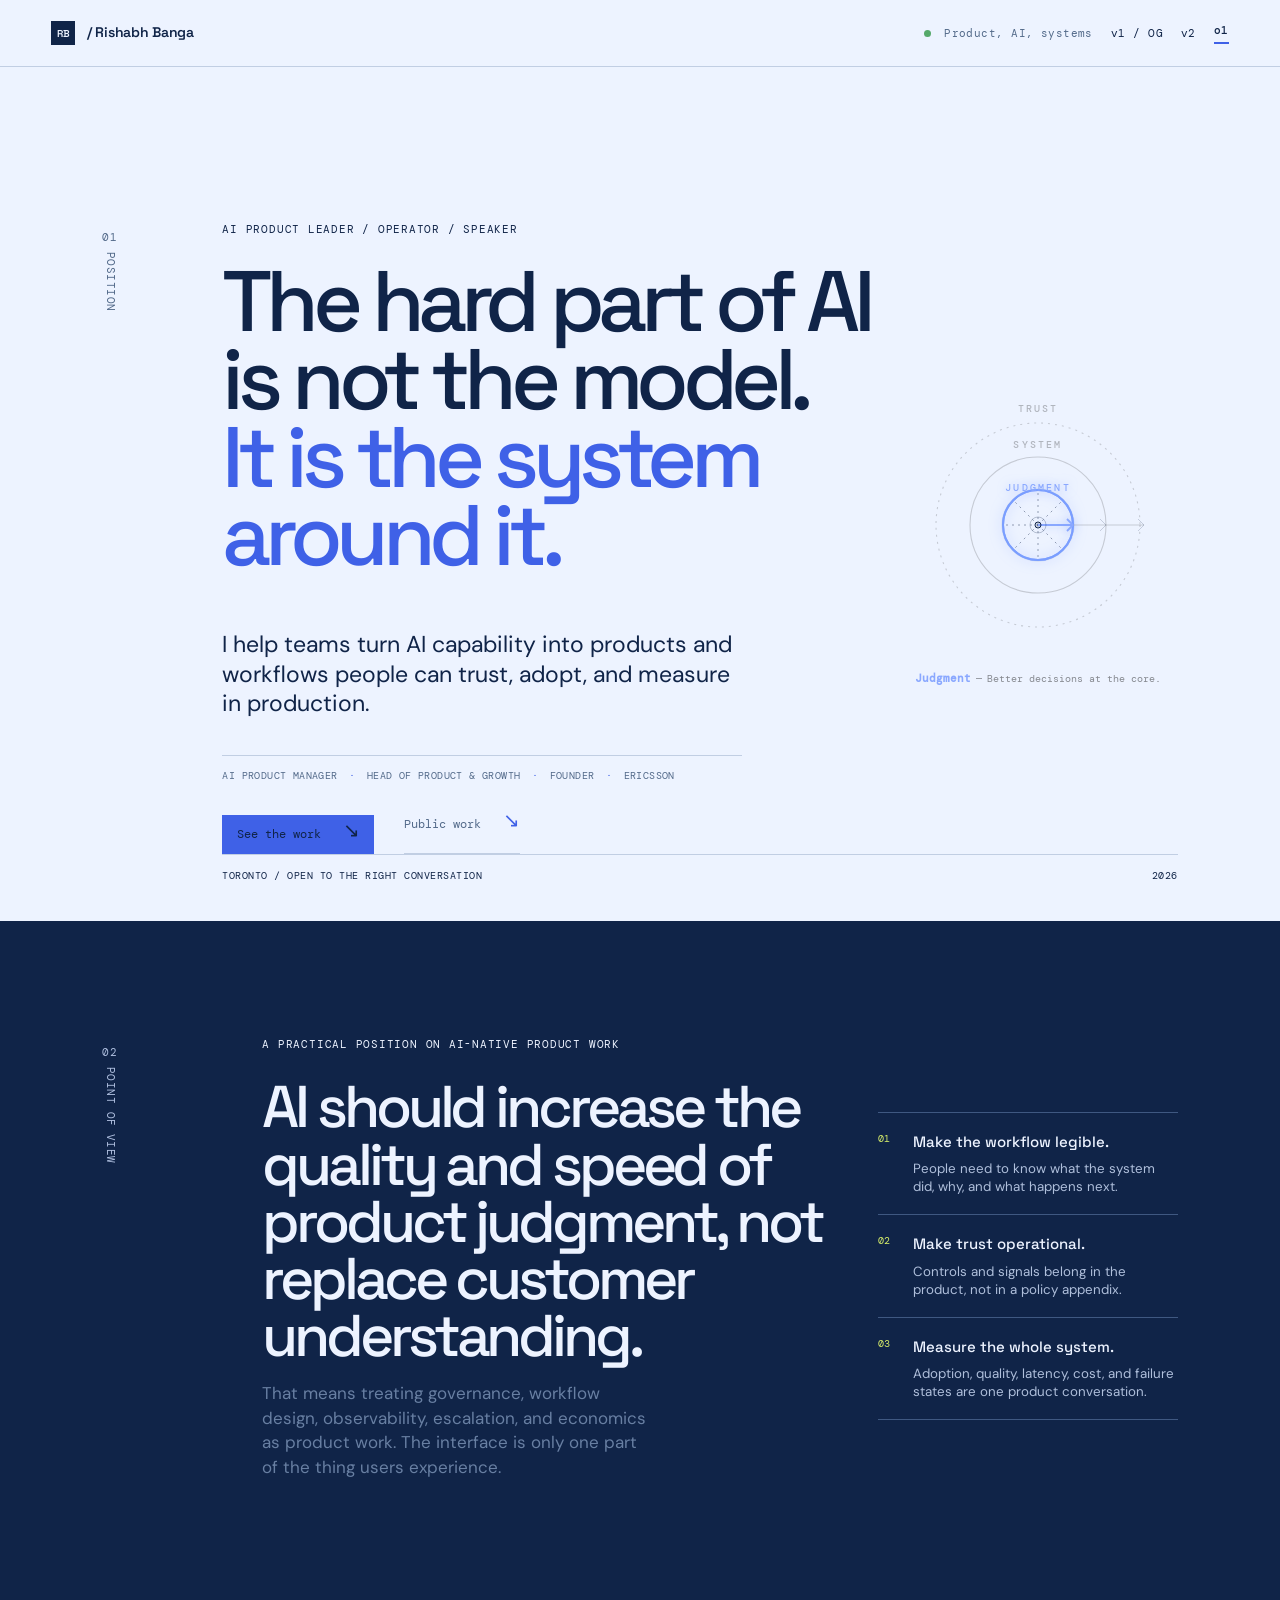
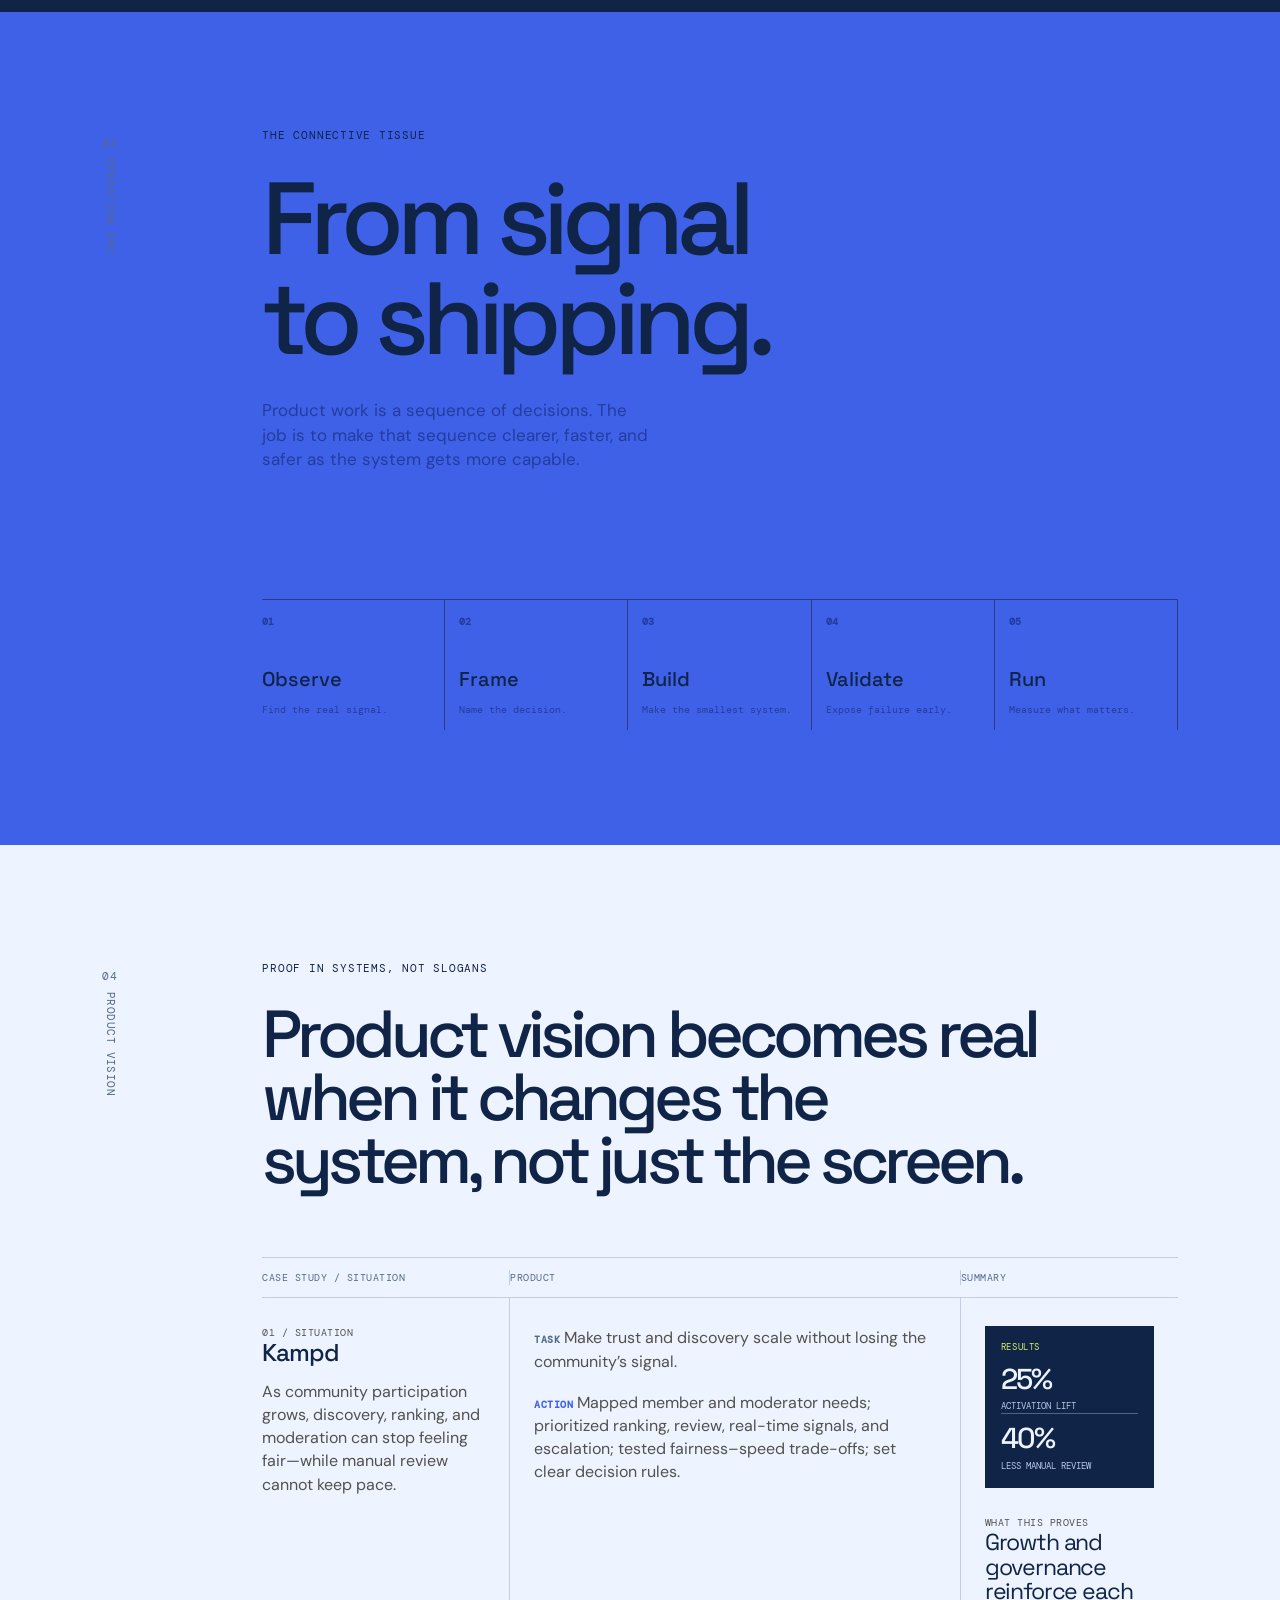
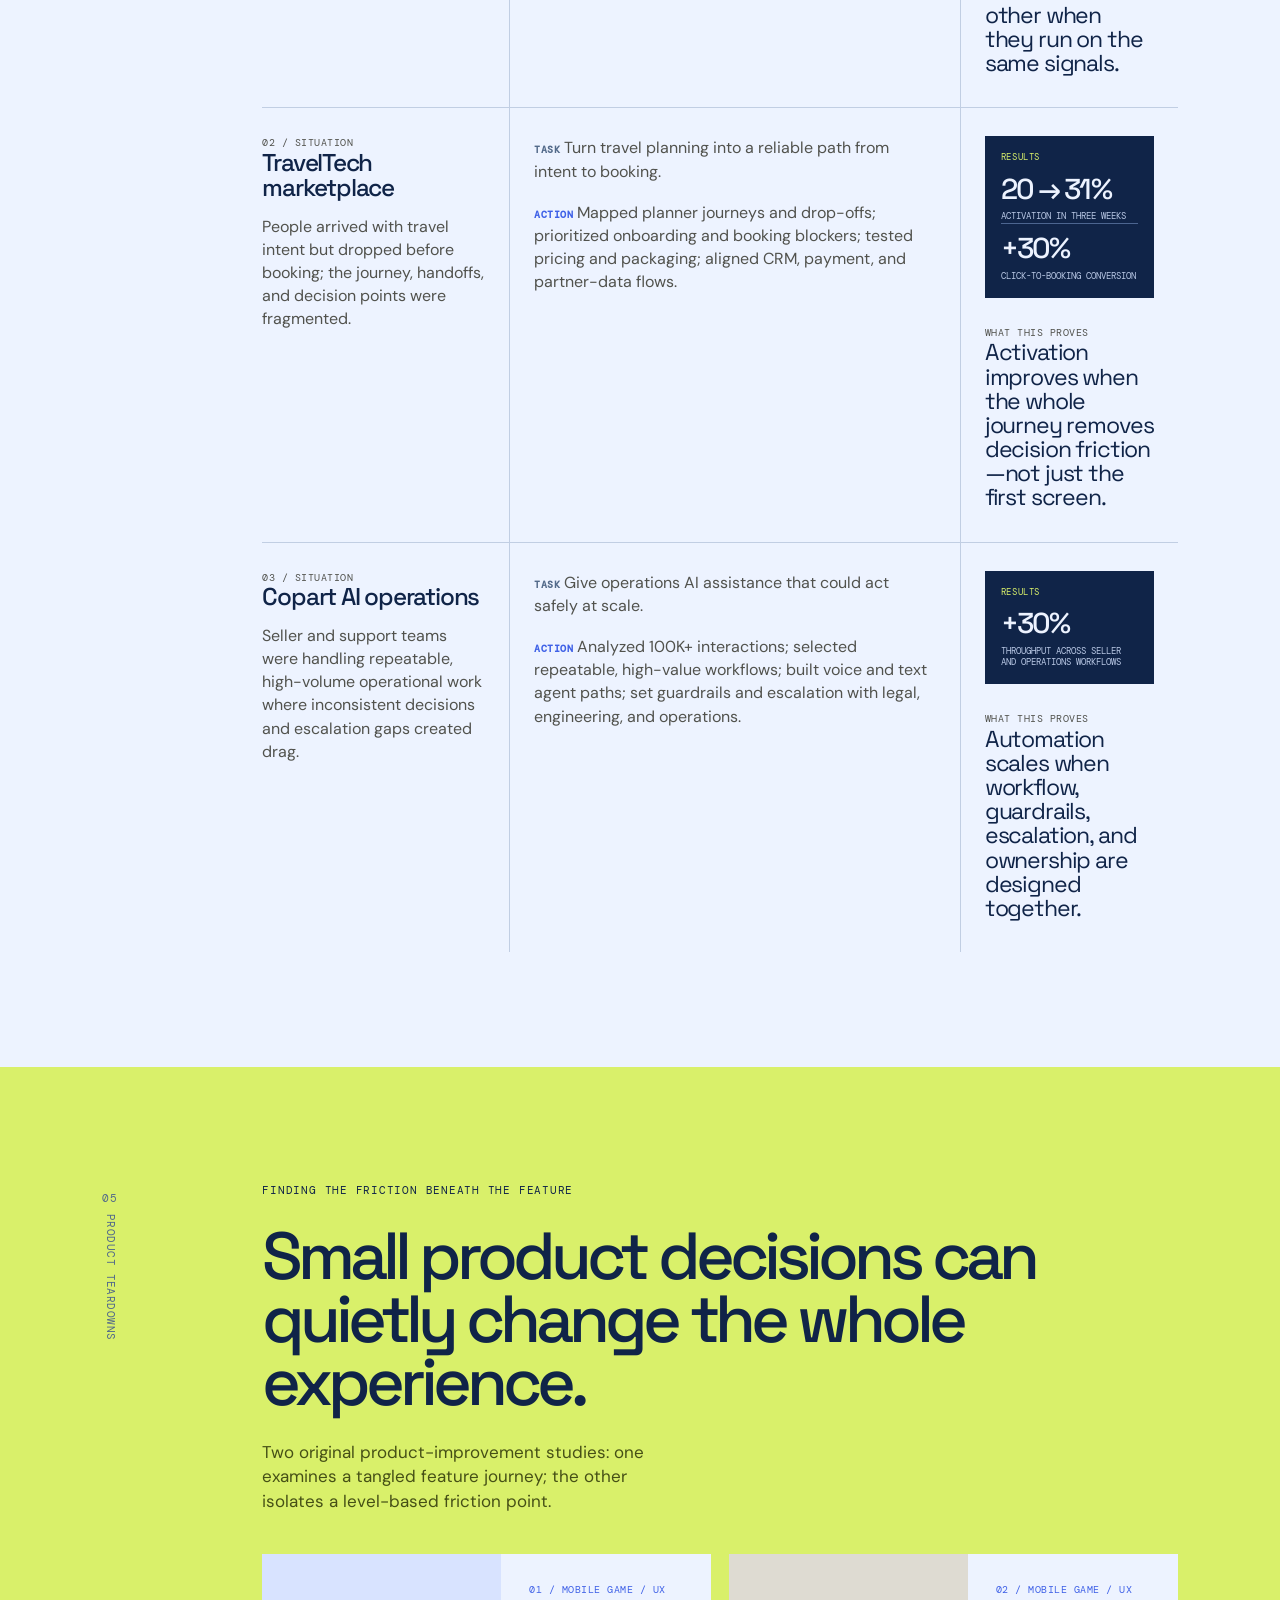
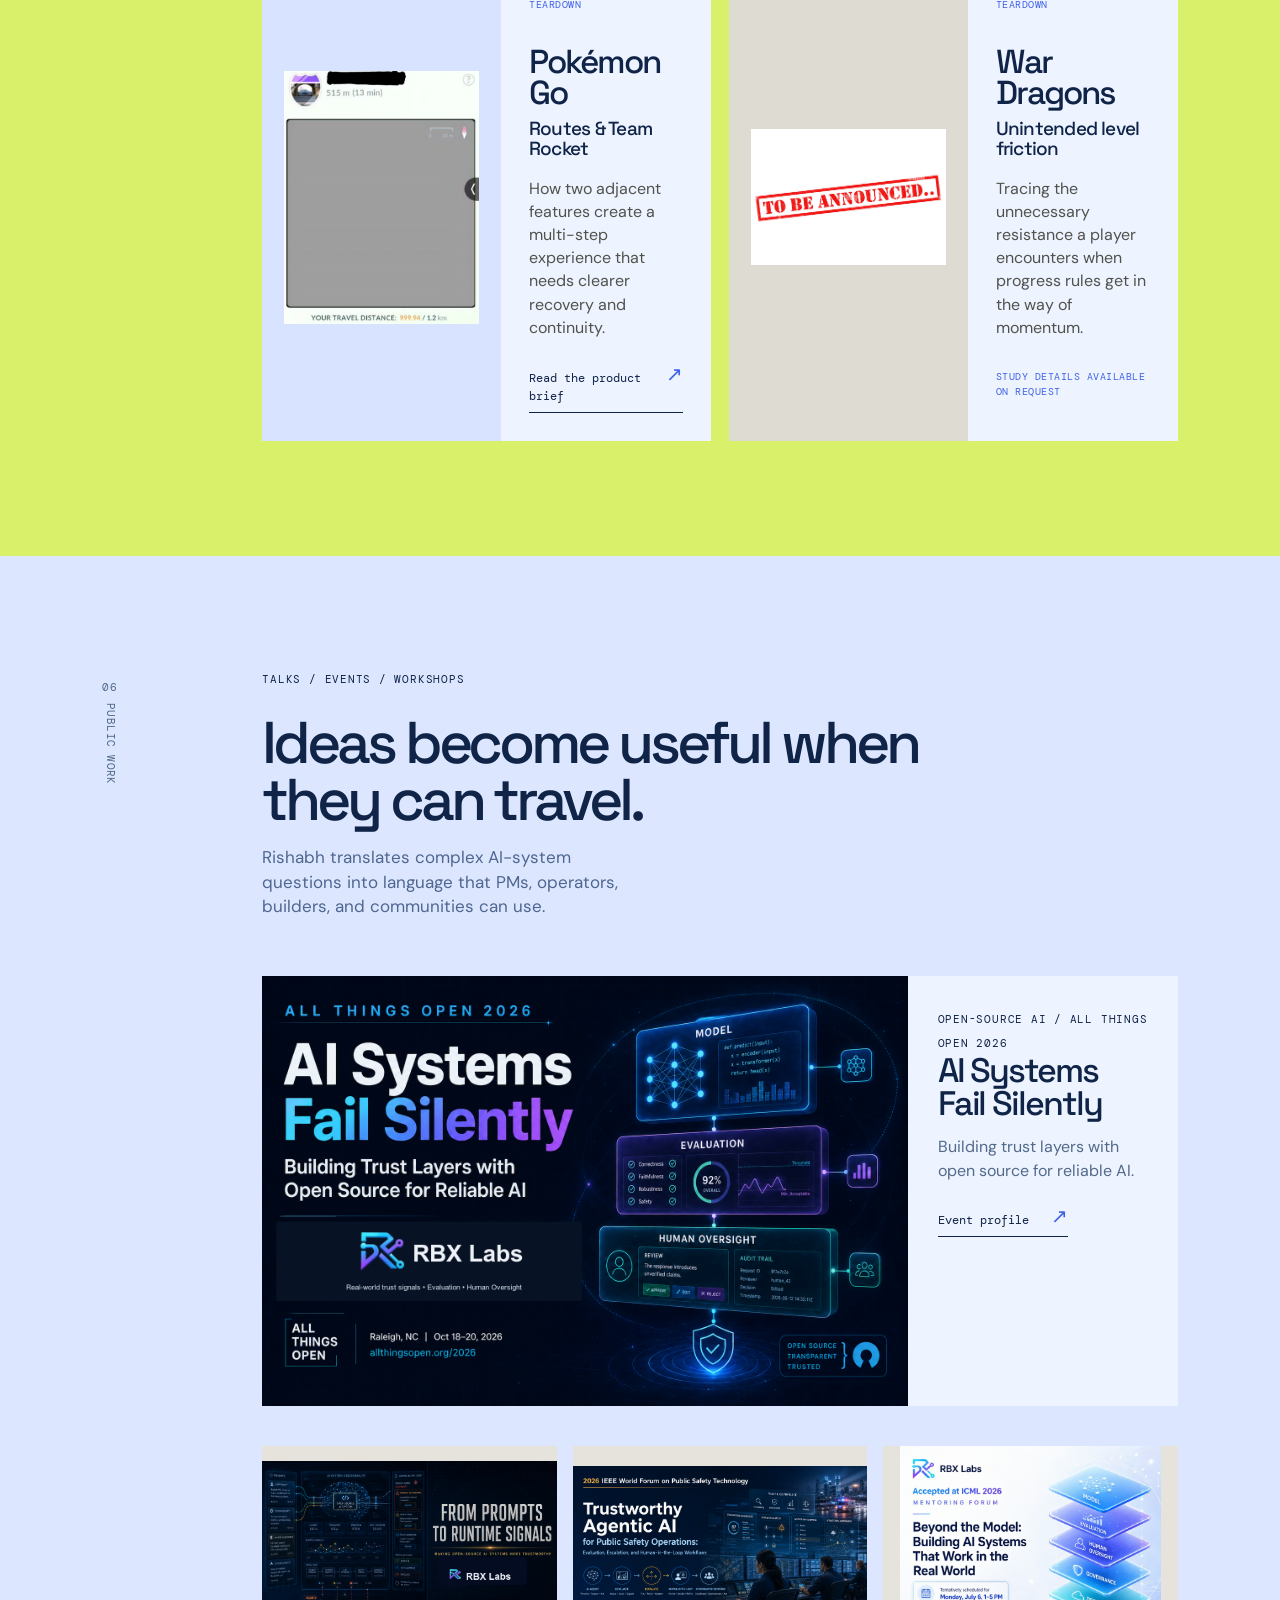
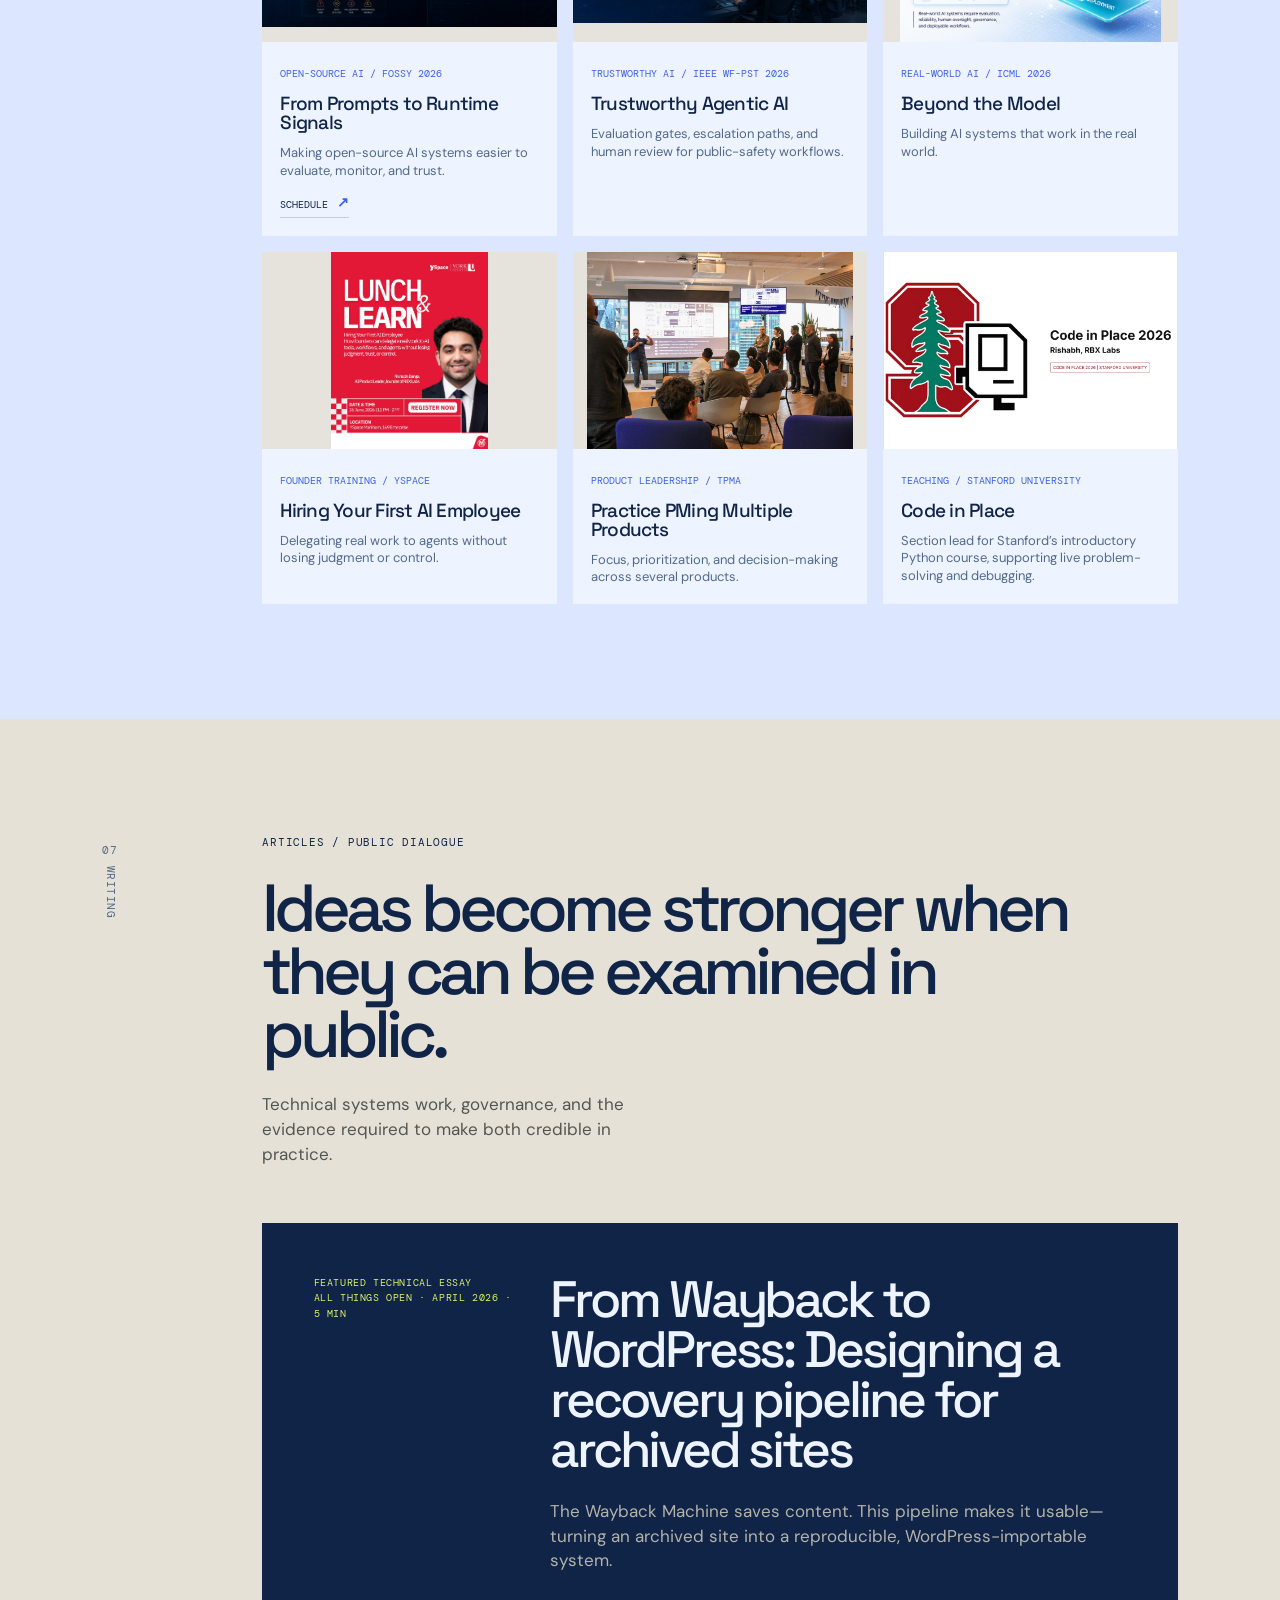
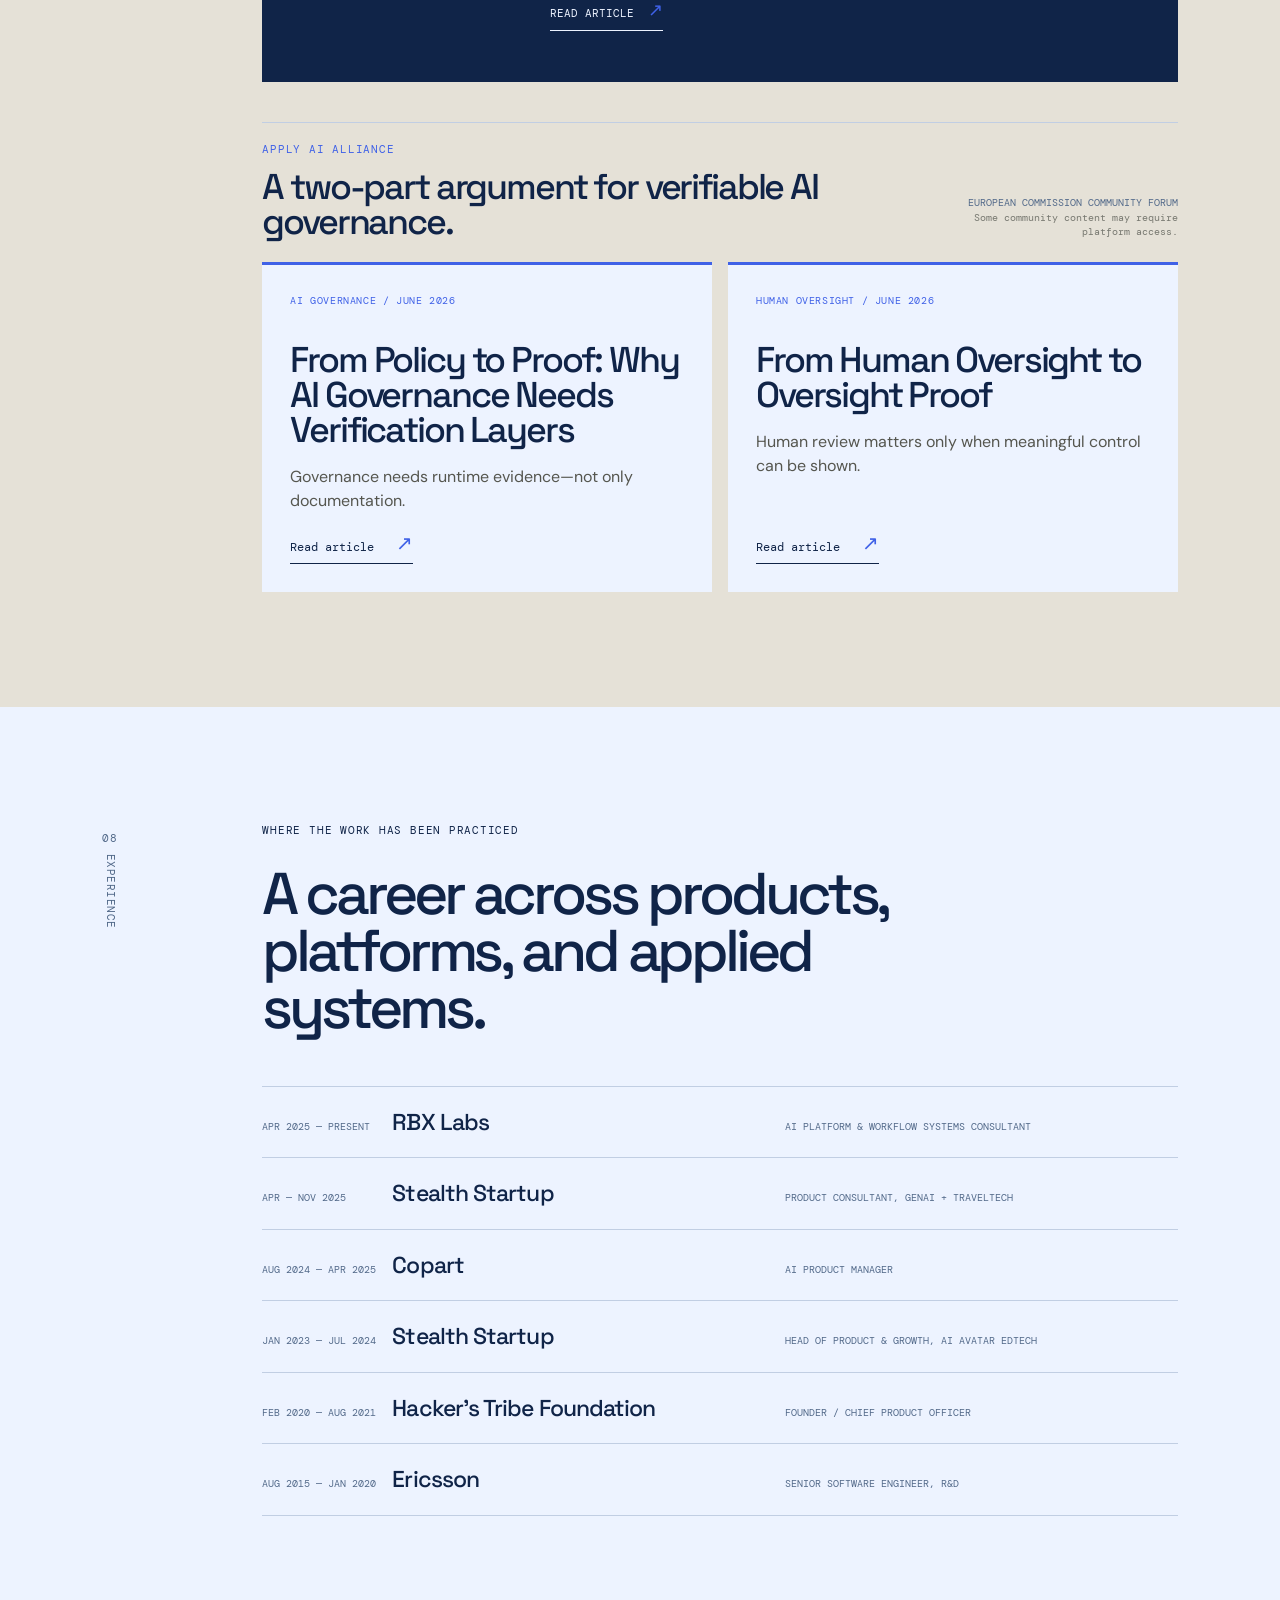
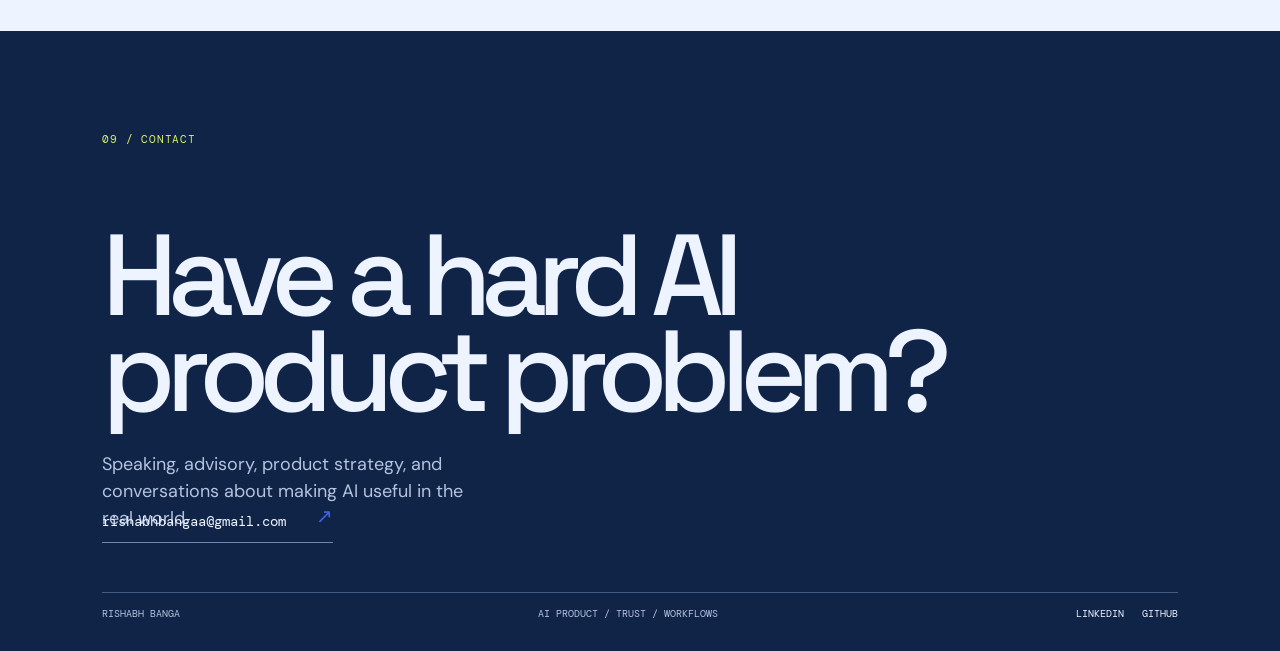
==== o1.html @ 6b6aab14 "Publish v2 portfolio design" ====
<!doctype html>
<html lang="en">
<head>
    <meta charset="utf-8">
    <meta name="viewport" content="width=device-width, initial-scale=1">
    <meta name="theme-color" content="#edf3ff">
    <meta name="description" content="Rishabh Banga works at the intersection of AI product judgment, trustworthy workflows, and operating discipline.">
    <title>Rishabh Banga | v2 option o1 — Applied intelligence</title>
    <link rel="icon" type="image/png" href="assets/img/favicon.png">
    <link rel="stylesheet" href="assets/css/o1-option.css?v=20260713-2">
</head>
<body class="o2-page">
    <div class="o2-utility">
        <a class="o2-wordmark" href="index.html"><span>RB</span> / Rishabh Banga</a>
        <div class="o2-utility-right">
            <span class="o2-status"><i></i> Product, AI, systems</span>
            <a href="v1.html">v1 / OG</a>
            <a href="v2.html">v2</a>
            <strong>o1</strong>
        </div>
    </div>

    <main>
        <section class="o2-hero" aria-labelledby="hero-title">
            <div class="o2-hero-index">01 <span>Position</span></div>
            <div class="o2-hero-main">
                <p class="o2-eyebrow">AI product leader / operator / speaker</p>
                <h1 id="hero-title">The hard part of AI is not the model.<br><em>It is the system around it.</em></h1>
                <p class="o2-hero-intro">I help teams turn AI capability into products and workflows people can trust, adopt, and measure in production.</p>
                <p class="o2-hero-credentials">AI Product Manager <span>·</span> Head of Product &amp; Growth <span>·</span> Founder <span>·</span> Ericsson</p>
                <div class="o2-hero-links">
                    <a class="o2-link-arrow o2-link-arrow--primary" href="#work">See the work <span>↘</span></a>
                    <a class="o2-link-arrow o2-link-muted" href="#talks">Public work <span>↘</span></a>
                </div>
            </div>
            <div class="o2-hero-mark o2-trust-explainer" data-state="judgment">
                <button class="o2-trust-button" type="button" aria-label="Judgment. Better decisions at the core. Click to advance.">
                    <svg class="o2-trust-svg" viewBox="0 0 280 290" aria-hidden="true">
                        <g class="o2-trust-guides"><path d="M140 138V103"></path><path d="M140 138V173"></path><path d="M140 138H105"></path><path d="M140 138L115 113"></path><path d="M140 138L165 113"></path><path d="M140 138L115 163"></path><path d="M140 138L165 163"></path></g>
                        <circle class="o2-trust-halo o2-trust-halo--judgment" cx="140" cy="138" r="35"></circle><circle class="o2-trust-halo o2-trust-halo--system" cx="140" cy="138" r="68"></circle><circle class="o2-trust-halo o2-trust-halo--trust" cx="140" cy="138" r="102"></circle>
                        <circle class="o2-trust-ring o2-trust-ring--trust" cx="140" cy="138" r="102"></circle><circle class="o2-trust-ring o2-trust-ring--system" cx="140" cy="138" r="68"></circle><circle class="o2-trust-ring o2-trust-ring--judgment" cx="140" cy="138" r="35"></circle>
                        <g class="o2-trust-state-overlay" data-visual-state="judgment"><circle cx="140" cy="138" r="35" style="fill:none !important;stroke:#7a9eff !important;stroke-width:2 !important"></circle></g>
                        <g class="o2-trust-state-overlay" data-visual-state="system" display="none"><circle cx="140" cy="138" r="68" style="fill:none !important;stroke:#7a9eff !important;stroke-width:2 !important"></circle></g>
                        <g class="o2-trust-state-overlay" data-visual-state="trust" display="none"><circle cx="140" cy="138" r="102" style="fill:none !important;stroke:#7a9eff !important;stroke-dasharray:2 5;stroke-width:2 !important"></circle></g>
                        <g class="o2-system-nodes"><circle cx="140" cy="70" r="2.2"></circle><circle cx="188" cy="90" r="2.2"></circle><circle cx="208" cy="138" r="2.2"></circle><circle cx="188" cy="186" r="2.2"></circle><circle cx="140" cy="206" r="2.2"></circle><circle cx="92" cy="186" r="2.2"></circle><circle cx="72" cy="138" r="2.2"></circle><circle cx="92" cy="90" r="2.2"></circle></g>
                        <g class="o2-trust-axis"><line class="o2-axis-segment o2-axis-segment--judgment" x1="140" y1="138" x2="175" y2="138"></line><line class="o2-axis-segment o2-axis-segment--system" x1="175" y1="138" x2="208" y2="138"></line><line class="o2-axis-segment o2-axis-segment--trust" x1="208" y1="138" x2="246" y2="138"></line><path class="o2-axis-arrow o2-axis-arrow--judgment" d="M169 132L175 138L169 144"></path><path class="o2-axis-arrow o2-axis-arrow--system" d="M202 132L208 138L202 144"></path><path class="o2-axis-arrow o2-axis-arrow--trust" d="M240 132L246 138L240 144"></path></g>
                        <text class="o2-trust-label o2-trust-label--trust" x="140" y="25" text-anchor="middle">TRUST</text><text class="o2-trust-label o2-trust-label--system" x="140" y="61" text-anchor="middle">SYSTEM</text><text class="o2-trust-label o2-trust-label--judgment" x="140" y="104" text-anchor="middle">JUDGMENT</text>
                        <circle class="o2-trust-origin-glow" cx="140" cy="138" r="8"></circle><circle class="o2-trust-origin" cx="140" cy="138" r="3"></circle>
                    </svg>
                    <span class="o2-trust-caption" aria-hidden="true"><strong class="o2-trust-caption-title">Judgment</strong><span class="o2-trust-caption-divider">—</span><span class="o2-trust-caption-copy">Better decisions at the core.</span></span>
                </button>
            </div>
            <div class="o2-hero-foot">Toronto / open to the right conversation <span>2026</span></div>
        </section>

        <section class="o2-statement" aria-labelledby="statement-title">
            <div class="o2-section-index">02 <span>Point of view</span></div>
            <div>
                <p class="o2-eyebrow">A practical position on AI-native product work</p>
                <h2 id="statement-title">AI should increase the quality and speed of product judgment, not replace customer understanding.</h2>
                <p class="o2-body-copy">That means treating governance, workflow design, observability, escalation, and economics as product work. The interface is only one part of the thing users experience.</p>
            </div>
            <div class="o2-principles">
                <div><span>01</span><strong>Make the workflow legible.</strong><small>People need to know what the system did, why, and what happens next.</small></div>
                <div><span>02</span><strong>Make trust operational.</strong><small>Controls and signals belong in the product, not in a policy appendix.</small></div>
                <div><span>03</span><strong>Measure the whole system.</strong><small>Adoption, quality, latency, cost, and failure states are one product conversation.</small></div>
            </div>
        </section>

        <section id="method" class="o2-arc" aria-labelledby="arc-title">
            <div class="o2-section-index">03 <span>Operating arc</span></div>
            <div class="o2-arc-content"><p class="o2-eyebrow">The connective tissue</p><h2 id="arc-title">From signal<br>to <span class="o2-arc-shipping">shipping</span>.</h2><p class="o2-body-copy">Product work is a sequence of decisions. The job is to make that sequence clearer, faster, and safer as the system gets more capable.</p></div>
            <div class="o2-arc-line" aria-label="Operating arc: observe, frame, build, validate, run"><div><b>01</b><strong>Observe</strong><small>Find the real signal.</small></div><div><b>02</b><strong>Frame</strong><small>Name the decision.</small></div><div><b>03</b><strong>Build</strong><small>Make the smallest system.</small></div><div><b>04</b><strong>Validate</strong><small>Expose failure early.</small></div><div><b>05</b><strong>Run</strong><small>Measure what matters.</small></div></div>
        </section>

        <section id="work" class="o2-work" aria-labelledby="work-title">
            <div class="o2-section-index">04 <span>Product vision</span></div>
            <div class="o2-work-heading"><p class="o2-eyebrow">Proof in systems, not slogans</p><h2 id="work-title">Product vision becomes real when it changes the system, not just the screen.</h2></div>
            <div class="o2-case-ledger" aria-label="Eight product case studies">
                <div class="o2-case-ledger-head" aria-hidden="true"><span>Case study / situation</span><span>Product</span><span>Summary</span></div>
                <article class="o2-case-study">
                    <div class="o2-case-situation"><p class="o2-case-label">01 / Situation</p><h3>Kampd</h3><p>As community participation grows, discovery, ranking, and moderation can stop feeling fair—while manual review cannot keep pace.</p></div>
                    <div class="o2-case-product"><p><b>Task</b> Make trust and discovery scale without losing the community’s signal.</p><p><b>Action</b> Mapped member and moderator needs; prioritized ranking, review, real-time signals, and escalation; tested fairness–speed trade-offs; set clear decision rules.</p></div>
                    <div class="o2-case-summary"><div class="o2-case-results"><p>Results</p><div class="o2-case-metrics"><div><strong>25%</strong><span>activation lift</span></div><div><strong>40%</strong><span>less manual review</span></div></div></div><p class="o2-case-label">What this proves</p><p>Growth and governance reinforce each other when they run on the same signals.</p></div>
                </article>
                <article class="o2-case-study">
                    <div class="o2-case-situation"><p class="o2-case-label">02 / Situation</p><h3>TravelTech marketplace</h3><p>People arrived with travel intent but dropped before booking; the journey, handoffs, and decision points were fragmented.</p></div>
                    <div class="o2-case-product"><p><b>Task</b> Turn travel planning into a reliable path from intent to booking.</p><p><b>Action</b> Mapped planner journeys and drop-offs; prioritized onboarding and booking blockers; tested pricing and packaging; aligned CRM, payment, and partner-data flows.</p></div>
                    <div class="o2-case-summary"><div class="o2-case-results"><p>Results</p><div class="o2-case-metrics"><div><strong>20 → 31%</strong><span>activation in three weeks</span></div><div><strong>+30%</strong><span>click-to-booking conversion</span></div></div></div><p class="o2-case-label">What this proves</p><p>Activation improves when the whole journey removes decision friction—not just the first screen.</p></div>
                </article>
                <article class="o2-case-study">
                    <div class="o2-case-situation"><p class="o2-case-label">03 / Situation</p><h3>Copart AI operations</h3><p>Seller and support teams were handling repeatable, high-volume operational work where inconsistent decisions and escalation gaps created drag.</p></div>
                    <div class="o2-case-product"><p><b>Task</b> Give operations AI assistance that could act safely at scale.</p><p><b>Action</b> Analyzed 100K+ interactions; selected repeatable, high-value workflows; built voice and text agent paths; set guardrails and escalation with legal, engineering, and operations.</p></div>
                    <div class="o2-case-summary"><div class="o2-case-results"><p>Results</p><div class="o2-case-metrics o2-case-metrics--single"><div><strong>+30%</strong><span>throughput across seller and operations workflows</span></div></div></div><p class="o2-case-label">What this proves</p><p>Automation scales when workflow, guardrails, escalation, and ownership are designed together.</p></div>
                </article>
                <details class="o2-case-more">
                    <summary>Explore five more case studies <span>↓</span></summary>
                <article class="o2-case-study">
                    <div class="o2-case-situation"><p class="o2-case-label">04 / Situation</p><h3>AI Avatar EdTech</h3><p>Students and educators needed an AI learning experience that could do more than attract curiosity—it had to create real value worth returning to.</p></div>
                    <div class="o2-case-product"><p><b>Task</b> Build an LLM-powered learning product that improved adoption and learning quality.</p><p><b>Action</b> Designed tutor workflows and prompt orchestration; added evaluation loops; segmented high-value users; aligned onboarding, packaging, and pricing to proven demand.</p></div>
                    <div class="o2-case-summary"><div class="o2-case-results"><p>Results</p><div class="o2-case-metrics o2-case-metrics--single"><div><strong>16 → 26%</strong><span>conversion</span></div></div></div><p class="o2-case-label">What this proves</p><p>AI product mechanics create value when adoption design and quality loops are part of the system.</p></div>
                </article>
                <article class="o2-case-study">
                    <div class="o2-case-situation"><p class="o2-case-label">05 / Situation</p><h3>NASA airport movement</h3><p>Congested airports such as SFO need ground-movement decisions that account for complex, real-world constraints—not just model accuracy in isolation.</p></div>
                    <div class="o2-case-product"><p><b>Task</b> Turn an ML-driven graph optimization approach into an operable research-to-product workflow.</p><p><b>Action</b> Led a practicum with researchers and six developers; built Kubeflow, Airflow, and MLflow pipelines; wrote the product specification and statement of work; structured delivery cadences.</p></div>
                    <div class="o2-case-summary"><div class="o2-case-results"><p>Results</p><div class="o2-case-metrics"><div><strong>+40%</strong><span>training data</span></div><div><strong>−80%</strong><span>build time</span></div></div></div><p class="o2-case-label">What this proves</p><p>Research becomes useful only when the data, workflow, and delivery system are designed together.</p></div>
                </article>
                <article class="o2-case-study">
                    <div class="o2-case-situation"><p class="o2-case-label">06 / Situation</p><h3>Microsoft Surface onboarding</h3><p>Future device onboarding needed AI-powered recommendations without compromising privacy, security, accessibility, localization, or platform scale.</p></div>
                    <div class="o2-case-product"><p><b>Task</b> Shape a responsible recommendation experience and a repeatable integration model for the Surface ecosystem.</p><p><b>Action</b> Scoped recommendation opportunities; aligned customer value with privacy and platform requirements; established the first Microsoft-branded device integration model for future OEM expansion.</p></div>
                    <div class="o2-case-summary"><div class="o2-case-results"><p>Projected opportunity</p><div class="o2-case-metrics"><div><strong>$0.5B</strong><span>revenue potential</span></div><div><strong>+25%</strong><span>engagement potential</span></div></div></div><p class="o2-case-label">What this proves</p><p>Responsible AI is not a review step—it is a product constraint that shapes what can scale.</p></div>
                </article>
                <article class="o2-case-study">
                    <div class="o2-case-situation"><p class="o2-case-label">07 / Situation</p><h3>Hacker’s Tribe</h3><p>Students, mentors, and institutions needed a more structured way to find opportunities, collaborate, and turn learning into career momentum.</p></div>
                    <div class="o2-case-product"><p><b>Task</b> Build an AI-powered learning marketplace that could scale across institutions.</p><p><b>Action</b> Designed ranking, matching, and monetization systems; turned hackathons, workshops, and mentorship into repeatable product workflows; partnered with Intel and academic institutions.</p></div>
                    <div class="o2-case-summary"><div class="o2-case-results"><p>Results</p><div class="o2-case-metrics"><div><strong>10K+</strong><span>users</span></div><div><strong>+20%</strong><span>participation and retention</span></div></div></div><p class="o2-case-label">What this proves</p><p>Community scale comes from repeatable learning and matching systems, not one-off programming.</p></div>
                </article>
                <article class="o2-case-study">
                    <div class="o2-case-situation"><p class="o2-case-label">08 / Situation</p><h3>Ericsson reliability systems</h3><p>Telecom-scale BSS infrastructure needed stronger visibility, incident response, and governance across multi-region operations.</p></div>
                    <div class="o2-case-product"><p><b>Task</b> Improve reliability and operating efficiency across critical services.</p><p><b>Action</b> Built observability with Splunk and Tableau; automated compliance and workflow controls; improved CI/CD and internal tooling; optimized system-level performance.</p></div>
                    <div class="o2-case-summary"><div class="o2-case-results"><p>Results</p><div class="o2-case-metrics"><div><strong>−25%</strong><span>downtime</span></div><div><strong>−60%</strong><span>operating cost</span></div></div></div><p class="o2-case-label">What this proves</p><p>Reliability is a product capability when visibility, automation, and accountability are designed into operations.</p></div>
                </article>
                </details>
            </div>
        </section>

        <section id="teardowns" class="o2-teardowns" aria-labelledby="teardowns-title">
            <div class="o2-section-index">05 <span>Product teardowns</span></div>
            <div class="o2-teardowns-heading"><p class="o2-eyebrow">Finding the friction beneath the feature</p><h2 id="teardowns-title">Small product decisions can quietly change the whole experience.</h2><p class="o2-body-copy">Two original product-improvement studies: one examines a tangled feature journey; the other isolates a level-based friction point.</p></div>
            <div class="o2-teardown-grid">
                <article class="o2-teardown-card">
                    <div class="o2-teardown-visual"><img src="assets/img/prodimprov/screen-route-error.png" alt="Pokémon Go Routes error screen used in the product teardown" loading="lazy"></div>
                    <div class="o2-teardown-copy"><p class="o2-teardown-kicker">01 / Mobile game / UX teardown</p><h3>Pokémon Go</h3><p class="o2-teardown-title">Routes &amp; Team Rocket</p><p>How two adjacent features create a multi-step experience that needs clearer recovery and continuity.</p><a class="o2-text-link" href="https://docs.google.com/document/d/12oatQCHiUsOJ55Pa0pibMBwQYL6LoH6X/edit?usp=drive_link&amp;ouid=115070302947657161354&amp;rtpof=true&amp;sd=true" target="_blank" rel="noreferrer">Read the product brief <span>↗</span></a></div>
                </article>
                <article class="o2-teardown-card o2-teardown-card--war">
                    <div class="o2-teardown-visual"><img src="assets/img/projects/tba.png" alt="War Dragons product improvement study placeholder" loading="lazy"></div>
                    <div class="o2-teardown-copy"><p class="o2-teardown-kicker">02 / Mobile game / UX teardown</p><h3>War Dragons</h3><p class="o2-teardown-title">Unintended level friction</p><p>Tracing the unnecessary resistance a player encounters when progress rules get in the way of momentum.</p><span class="o2-teardown-note">Study details available on request</span></div>
                </article>
            </div>
        </section>

        <section id="talks" class="o2-talks" aria-labelledby="talks-title">
            <div class="o2-section-index">06 <span>Public work</span></div>
            <div class="o2-talks-heading"><p class="o2-eyebrow">Talks / events / workshops</p><h2 id="talks-title">Ideas become useful when they can travel.</h2><p class="o2-body-copy">Rishabh translates complex AI-system questions into language that PMs, operators, builders, and communities can use.</p></div>
            <div class="o2-talk-feature"><img src="assets/img/events/all-things-open-2026-ai-systems-fail-silently.png" alt="All Things Open 2026 talk: AI systems fail silently" loading="lazy"><div><span class="o2-eyebrow">Open-source AI / All Things Open 2026</span><h3>AI Systems Fail Silently</h3><p>Building trust layers with open source for reliable AI.</p><a class="o2-text-link" href="https://2026.allthingsopen.org/speakers/rishabh-banga" target="_blank" rel="noreferrer">Event profile <span>↗</span></a></div></div>
            <div class="o2-talk-grid">
                <article><img src="assets/img/events/fossy-2026-prompts-to-runtime-signals.png" alt="FOSSY 2026 talk: From prompts to runtime signals" loading="lazy"><div><span>Open-source AI / FOSSY 2026</span><h3>From Prompts to Runtime Signals</h3><p>Making open-source AI systems easier to evaluate, monitor, and trust.</p><a href="https://2026.fossy.ca/schedule/#saturday" target="_blank" rel="noreferrer">Schedule <b>↗</b></a></div></article>
                <article><img src="assets/img/events/wfpst-trustworthy-agentic-ai-public-safety.png" alt="IEEE World Forum tutorial poster" loading="lazy"><div><span>Trustworthy AI / IEEE WF-PST 2026</span><h3>Trustworthy Agentic AI</h3><p>Evaluation gates, escalation paths, and human review for public-safety workflows.</p></div></article>
                <article><img src="assets/img/events/icml-accepted-at-icml-2026.jpeg" alt="ICML 2026 mentoring forum poster" loading="lazy"><div><span>Real-world AI / ICML 2026</span><h3>Beyond the Model</h3><p>Building AI systems that work in the real world.</p></div></article>
                <article><img src="assets/img/events/yspace-hiring-first-ai-employee.jpeg" alt="YSpace AI employee workshop poster" loading="lazy"><div><span>Founder training / YSpace</span><h3>Hiring Your First AI Employee</h3><p>Delegating real work to agents without losing judgment or control.</p></div></article>
                <article><img src="assets/img/events/tpma-practice-pming-multiple-products.jpeg" alt="Toronto Product Management Association event poster" loading="lazy"><div><span>Product leadership / TPMA</span><h3>Practice PMing Multiple Products</h3><p>Focus, prioritization, and decision-making across several products.</p></div></article>
                <article><img src="assets/img/events/stanford-code-in-place.png" alt="Stanford Code in Place poster" loading="lazy"><div><span>Teaching / Stanford University</span><h3>Code in Place</h3><p>Section lead for Stanford’s introductory Python course, supporting live problem-solving and debugging.</p></div></article>
            </div>
        </section>

        <section id="writing" class="o2-writing" aria-labelledby="writing-title">
            <div class="o2-section-index">07 <span>Writing</span></div>
            <div class="o2-writing-heading"><p class="o2-eyebrow">Articles / public dialogue</p><h2 id="writing-title">Ideas become stronger when they can be examined in public.</h2><p class="o2-body-copy">Technical systems work, governance, and the evidence required to make both credible in practice.</p></div>
            <article class="o2-writing-feature">
                <p class="o2-writing-meta">Featured technical essay<br>All Things Open · April 2026 · 5 min</p>
                <div><h3>From Wayback to WordPress: Designing a recovery pipeline for archived sites</h3><p>The Wayback Machine saves content. This pipeline makes it usable—turning an archived site into a reproducible, WordPress-importable system.</p><a class="o2-writing-link" href="https://allthingsopen.org/articles/wayback-machine-wordpress-recovery-pipeline" target="_blank" rel="noreferrer">Read article <span>↗</span></a></div>
            </article>
            <div class="o2-writing-series">
                <div class="o2-writing-series-head"><div><p class="o2-eyebrow">Apply AI Alliance</p><h3>A two-part argument for verifiable AI governance.</h3></div><p>European Commission community forum<br><span>Some community content may require platform access.</span></p></div>
                <div class="o2-writing-grid">
                    <article><p class="o2-writing-meta">AI governance / June 2026</p><h3>From Policy to Proof: Why AI Governance Needs Verification Layers</h3><p>Governance needs runtime evidence—not only documentation.</p><a class="o2-text-link" href="https://futurium.ec.europa.eu/en/apply-ai-alliance/community-content/policy-proof-why-ai-governance-needs-verification-layers" target="_blank" rel="noreferrer">Read article <span>↗</span></a></article>
                    <article><p class="o2-writing-meta">Human oversight / June 2026</p><h3>From Human Oversight to Oversight Proof</h3><p>Human review matters only when meaningful control can be shown.</p><a class="o2-text-link" href="https://futurium.ec.europa.eu/en/apply-ai-alliance/community-content/human-oversight-oversight-proof" target="_blank" rel="noreferrer">Read article <span>↗</span></a></article>
                </div>
            </div>
        </section>

        <section class="o2-experience" aria-labelledby="experience-title">
            <div class="o2-section-index">08 <span>Experience</span></div>
            <div class="o2-experience-heading"><p class="o2-eyebrow">Where the work has been practiced</p><h2 id="experience-title">A career across products, platforms, and applied systems.</h2></div>
            <div class="o2-ledger">
                <div><span>Apr 2025 — present</span><strong>RBX Labs</strong><p>AI Platform &amp; Workflow Systems Consultant</p></div>
                <div><span>Apr — Nov 2025</span><strong>Stealth Startup</strong><p>Product Consultant, GenAI + TravelTech</p></div>
                <div><span>Aug 2024 — Apr 2025</span><strong>Copart</strong><p>AI Product Manager</p></div>
                <div><span>Jan 2023 — Jul 2024</span><strong>Stealth Startup</strong><p>Head of Product &amp; Growth, AI Avatar EdTech</p></div>
                <div><span>Feb 2020 — Aug 2021</span><strong>Hacker’s Tribe Foundation</strong><p>Founder / Chief Product Officer</p></div>
                <div><span>Aug 2015 — Jan 2020</span><strong>Ericsson</strong><p>Senior Software Engineer, R&amp;D</p></div>
            </div>
        </section>

        <section id="contact" class="o2-contact" aria-labelledby="contact-title">
            <p class="o2-eyebrow">09 / Contact</p><h2 id="contact-title">Have a hard AI product problem?</h2><p>Speaking, advisory, product strategy, and conversations about making AI useful in the real world.</p><a class="o2-contact-link" href="mailto:rishabhbangaa@gmail.com">rishabhbangaa@gmail.com <span>↗</span></a>
            <footer><span>Rishabh Banga</span><span>AI product / trust / workflows</span><span><a href="https://www.linkedin.com/in/rishabhbanga" target="_blank" rel="noreferrer">LinkedIn</a> &nbsp; <a href="https://github.com/rishabhbanga" target="_blank" rel="noreferrer">GitHub</a></span></footer>
        </section>
    </main>
    <script>
        (() => {
            const explainer = document.querySelector('.o2-trust-explainer');
            if (!explainer) return;
            const button = explainer.querySelector('.o2-trust-button');
            const captionTitle = explainer.querySelector('.o2-trust-caption-title');
            const captionCopy = explainer.querySelector('.o2-trust-caption-copy');
            const rings = explainer.querySelectorAll('.o2-trust-ring');
            const halos = explainer.querySelectorAll('.o2-trust-halo');
            const labels = explainer.querySelectorAll('.o2-trust-label');
            const axisParts = explainer.querySelectorAll('.o2-axis-segment, .o2-axis-arrow');
            const guides = explainer.querySelectorAll('.o2-trust-guides path');
            const nodes = explainer.querySelectorAll('.o2-system-nodes circle');
            const stateOverlays = explainer.querySelectorAll('.o2-trust-state-overlay');
            const states = [
                { id: 'judgment', title: 'Judgment', copy: 'Better decisions at the core.' },
                { id: 'system', title: 'System', copy: 'Judgment made operational.' },
                { id: 'trust', title: 'Trust', copy: 'Confidence earned in use.' }
            ];
            const reducedMotion = window.matchMedia('(prefers-reduced-motion: reduce)');
            let currentIndex = 0;
            let timer = null;
            let isVisible = true;
            const showState = (index) => {
                currentIndex = (index + states.length) % states.length;
                const state = states[currentIndex];
                explainer.dataset.state = state.id;
                captionTitle.textContent = state.title;
                captionCopy.textContent = state.copy;
                button.setAttribute('aria-label', `${state.title}. ${state.copy} Click to advance.`);
                stateOverlays.forEach((overlay) => overlay.setAttribute('display', overlay.getAttribute('data-visual-state') === state.id ? 'inline' : 'none'));
                const activeClass = `--${state.id}`;
                const isActiveStage = (element) => (element.getAttribute('class') || '').includes(activeClass);
                rings.forEach((ring) => {
                    const active = isActiveStage(ring);
                    ring.classList.toggle('is-active', active);
                });
                halos.forEach((halo) => { halo.classList.toggle('is-active', isActiveStage(halo)); });
                labels.forEach((label) => {
                    const active = isActiveStage(label);
                    label.classList.toggle('is-active', active);
                });
                axisParts.forEach((part) => {
                    const active = isActiveStage(part);
                    part.classList.toggle('is-active', active);
                });
                guides.forEach((guide) => { guide.classList.toggle('is-active', state.id === 'judgment'); });
                nodes.forEach((node) => { node.classList.toggle('is-active', state.id === 'system'); });
            };
            const stopAnimation = () => { if (timer) { window.clearInterval(timer); timer = null; } };
            const startAnimation = () => {
                if (timer || reducedMotion.matches || !isVisible) return;
                timer = window.setInterval(() => showState(currentIndex + 1), 2600);
            };
            const restartAnimation = () => { stopAnimation(); startAnimation(); };
            button.addEventListener('click', () => { stopAnimation(); showState(currentIndex + 1); startAnimation(); });
            button.addEventListener('pointerenter', stopAnimation);
            button.addEventListener('pointerleave', startAnimation);
            button.addEventListener('focus', stopAnimation);
            button.addEventListener('blur', startAnimation);
            if ('IntersectionObserver' in window) {
                new IntersectionObserver(([entry]) => { isVisible = entry.isIntersecting; isVisible ? startAnimation() : stopAnimation(); }, { threshold: 0.25 }).observe(explainer);
            } else startAnimation();
            reducedMotion.addEventListener?.('change', restartAnimation);
            showState(0);
            startAnimation();
        })();
    </script>
</body>
</html>
---- assets/css/o1-option.css ----
@import url('o2.css?v=20260714-5');

:root { --paper:#edf3ff; --ink:#102448; --muted:#536a8a; --line:#c1cee3; --acid:#d9f06a; --orange:#3f61e7; --blue:#8aa8ff; }
.o2-statement .o2-section-index { color:#adbddd; }
.o2-body-copy { color:#687fa2; }
.o2-principles { border-color:#3f5881; }
.o2-principles div { border-color:#3f5881; }
.o2-principles small { color:#afbfdb; }
.o2-case-results { background:#102448; }
.o2-case-metrics > div + div, .o2-case-summary .o2-case-metrics > div + div { border-color:#4c6590; }
.o2-case-metrics span { color:#b9c8e5; }
.o2-talks { background:#dce7ff; }
.o2-talks-heading .o2-body-copy { color:#4f6690; }
.o2-arc .o2-body-copy, .o2-arc-line b, .o2-arc-line small { color:#233d9e; }
.o2-contact footer { border-color:#435a83; color:#b4c3df; }
.o2-contact > p:not(.o2-eyebrow) { color:#b4c3df; }
.o2-contact-link { border-color:#7187ad; }
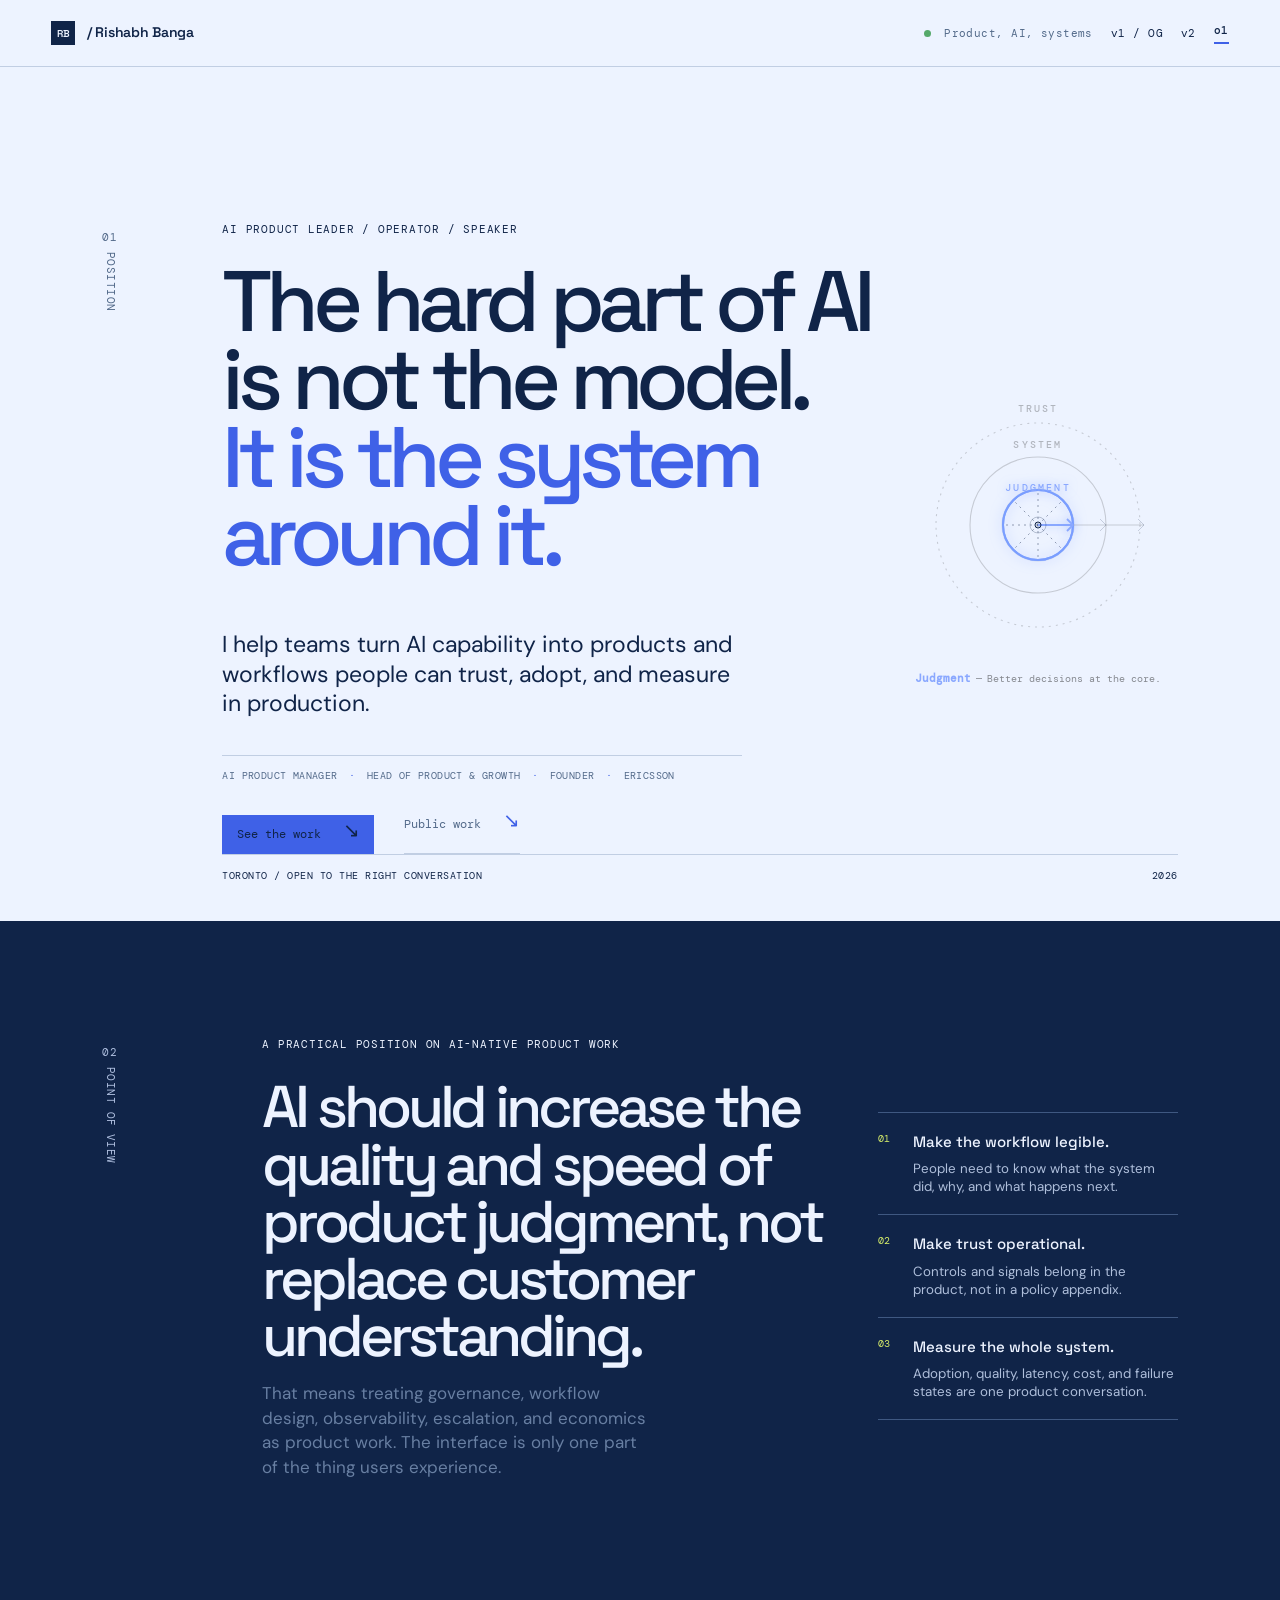
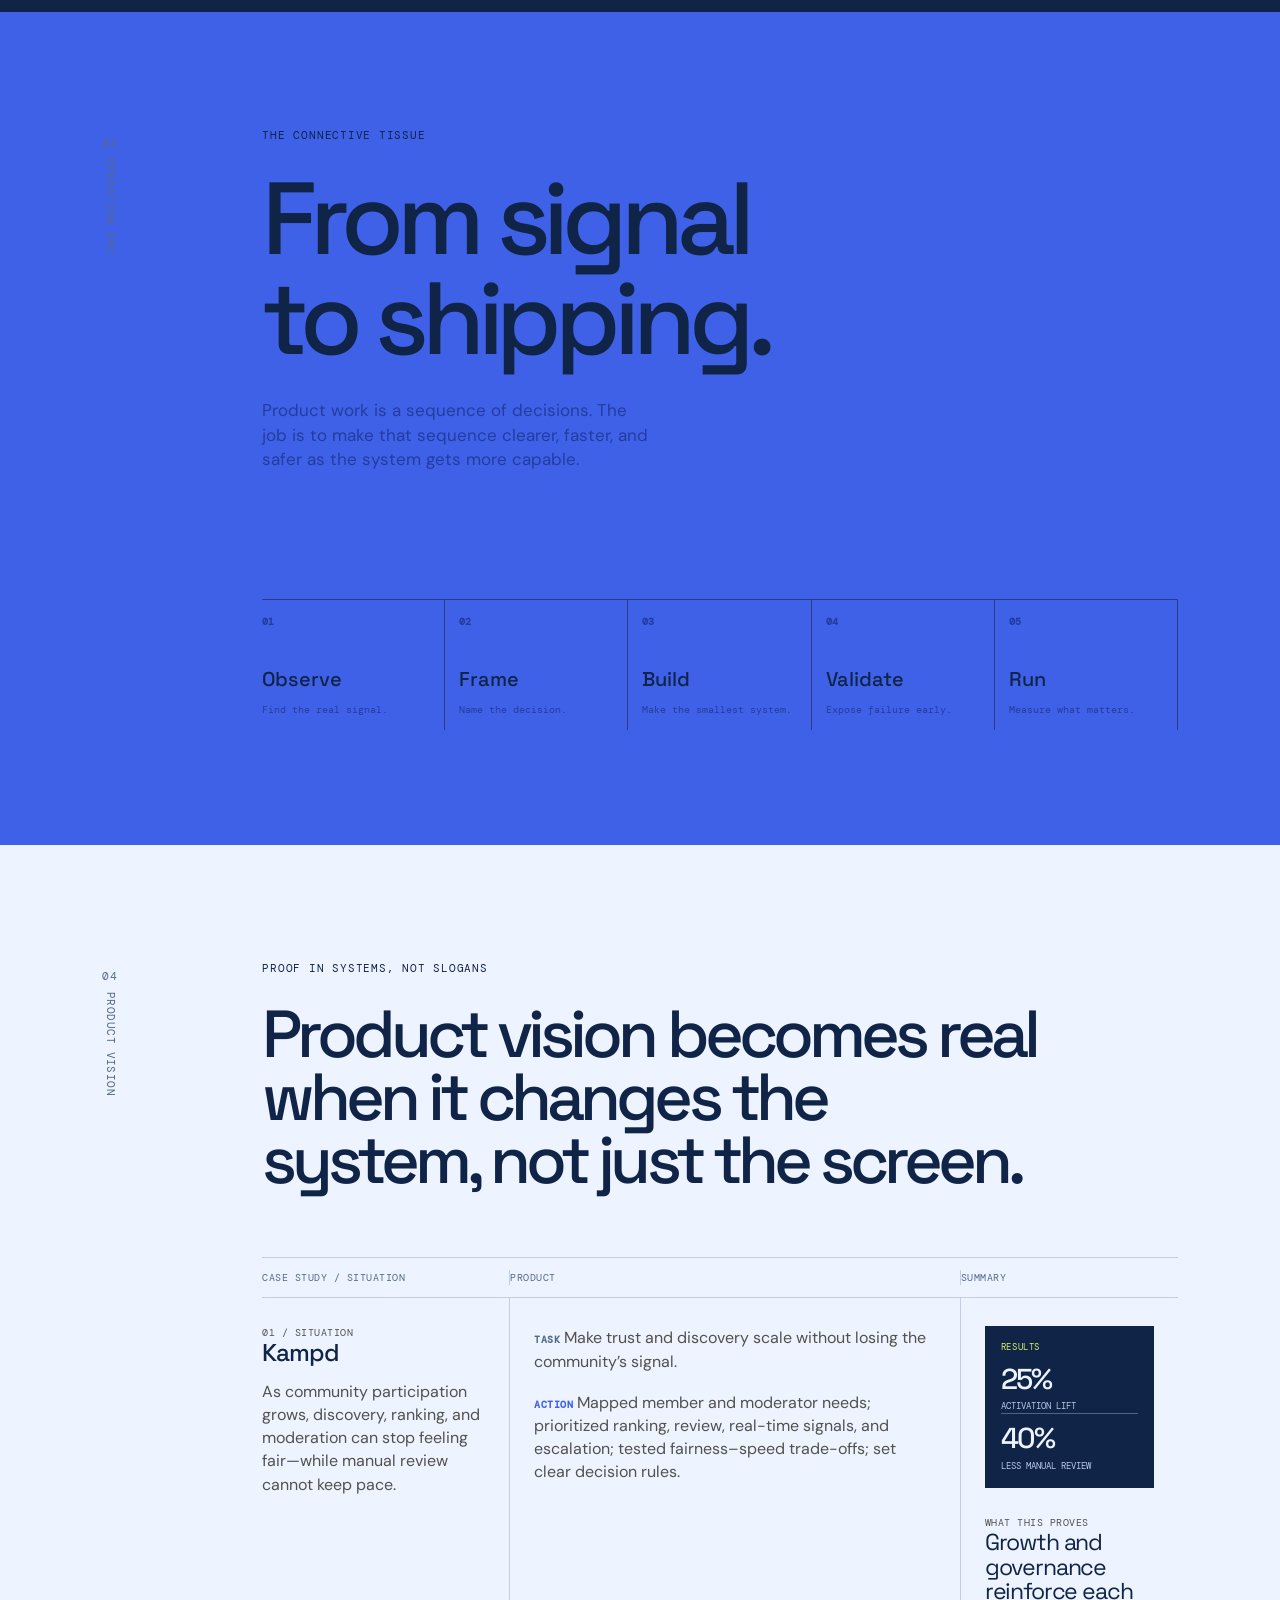
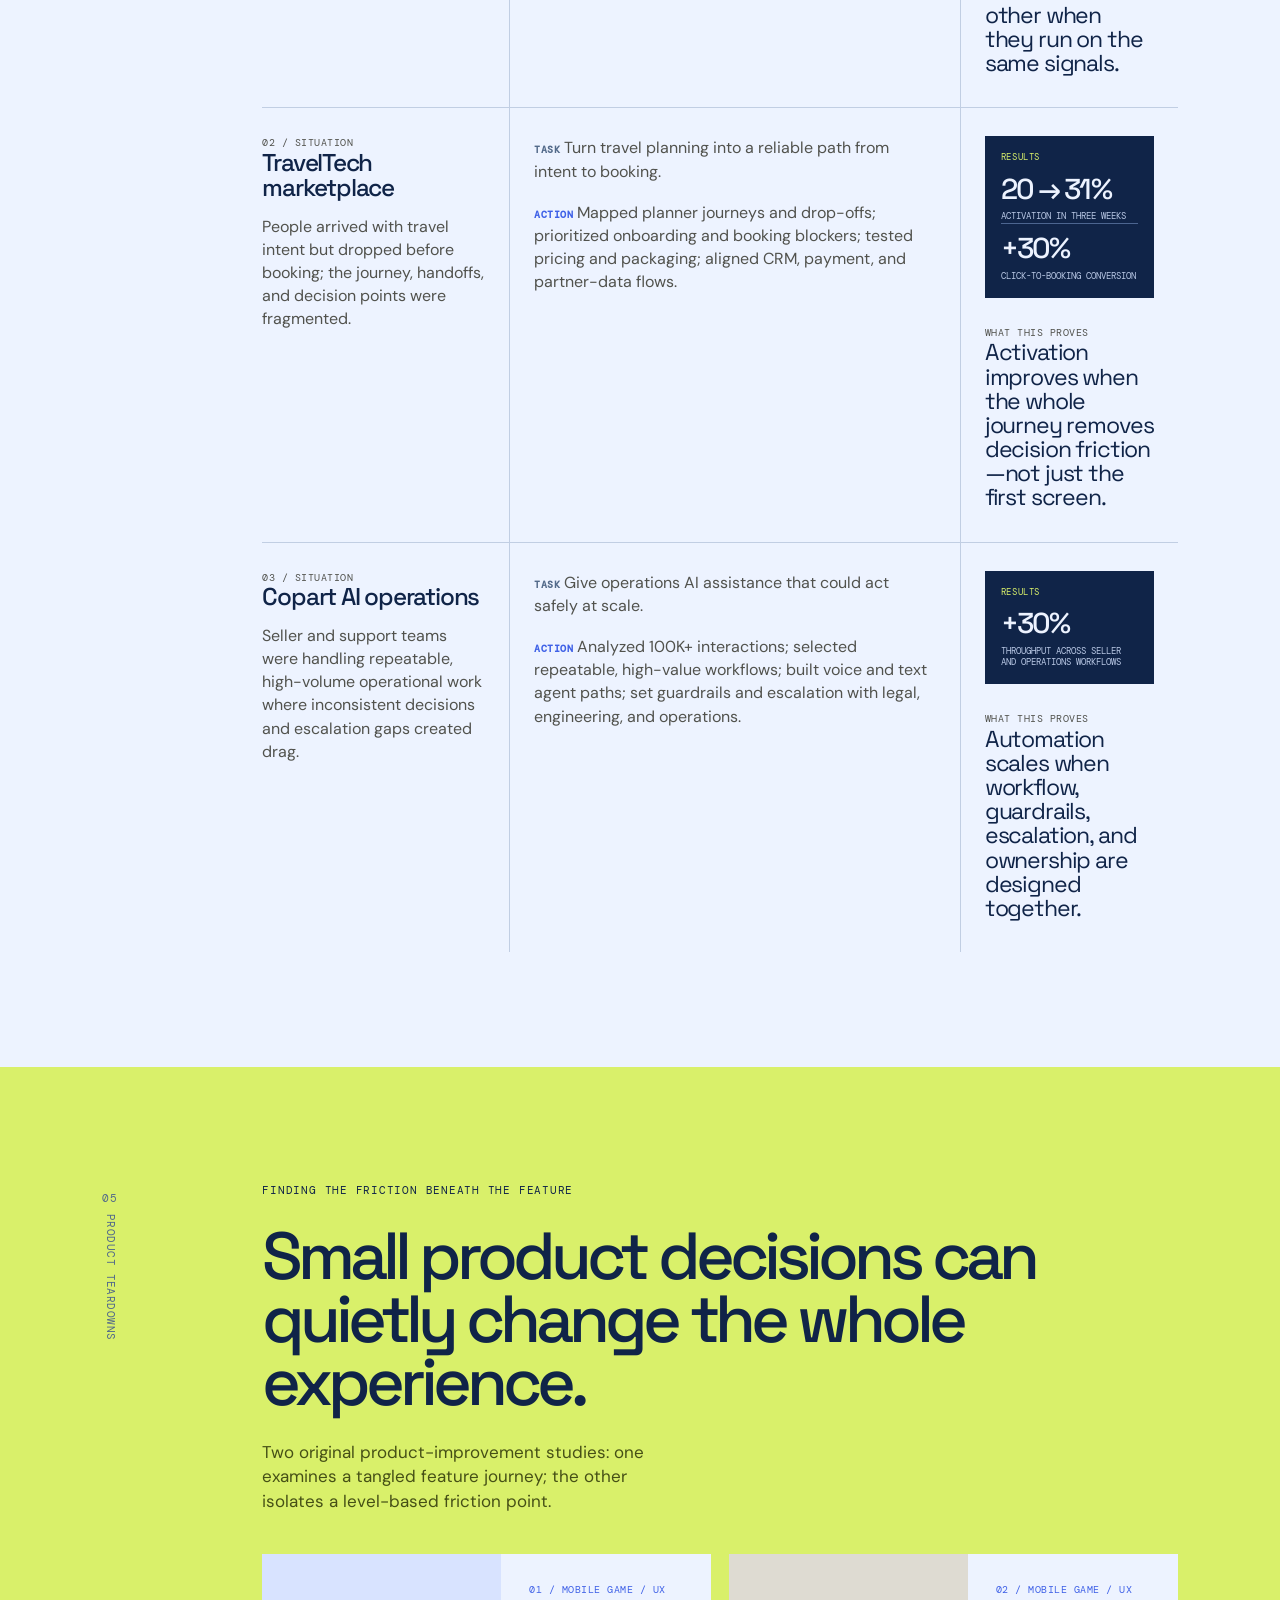
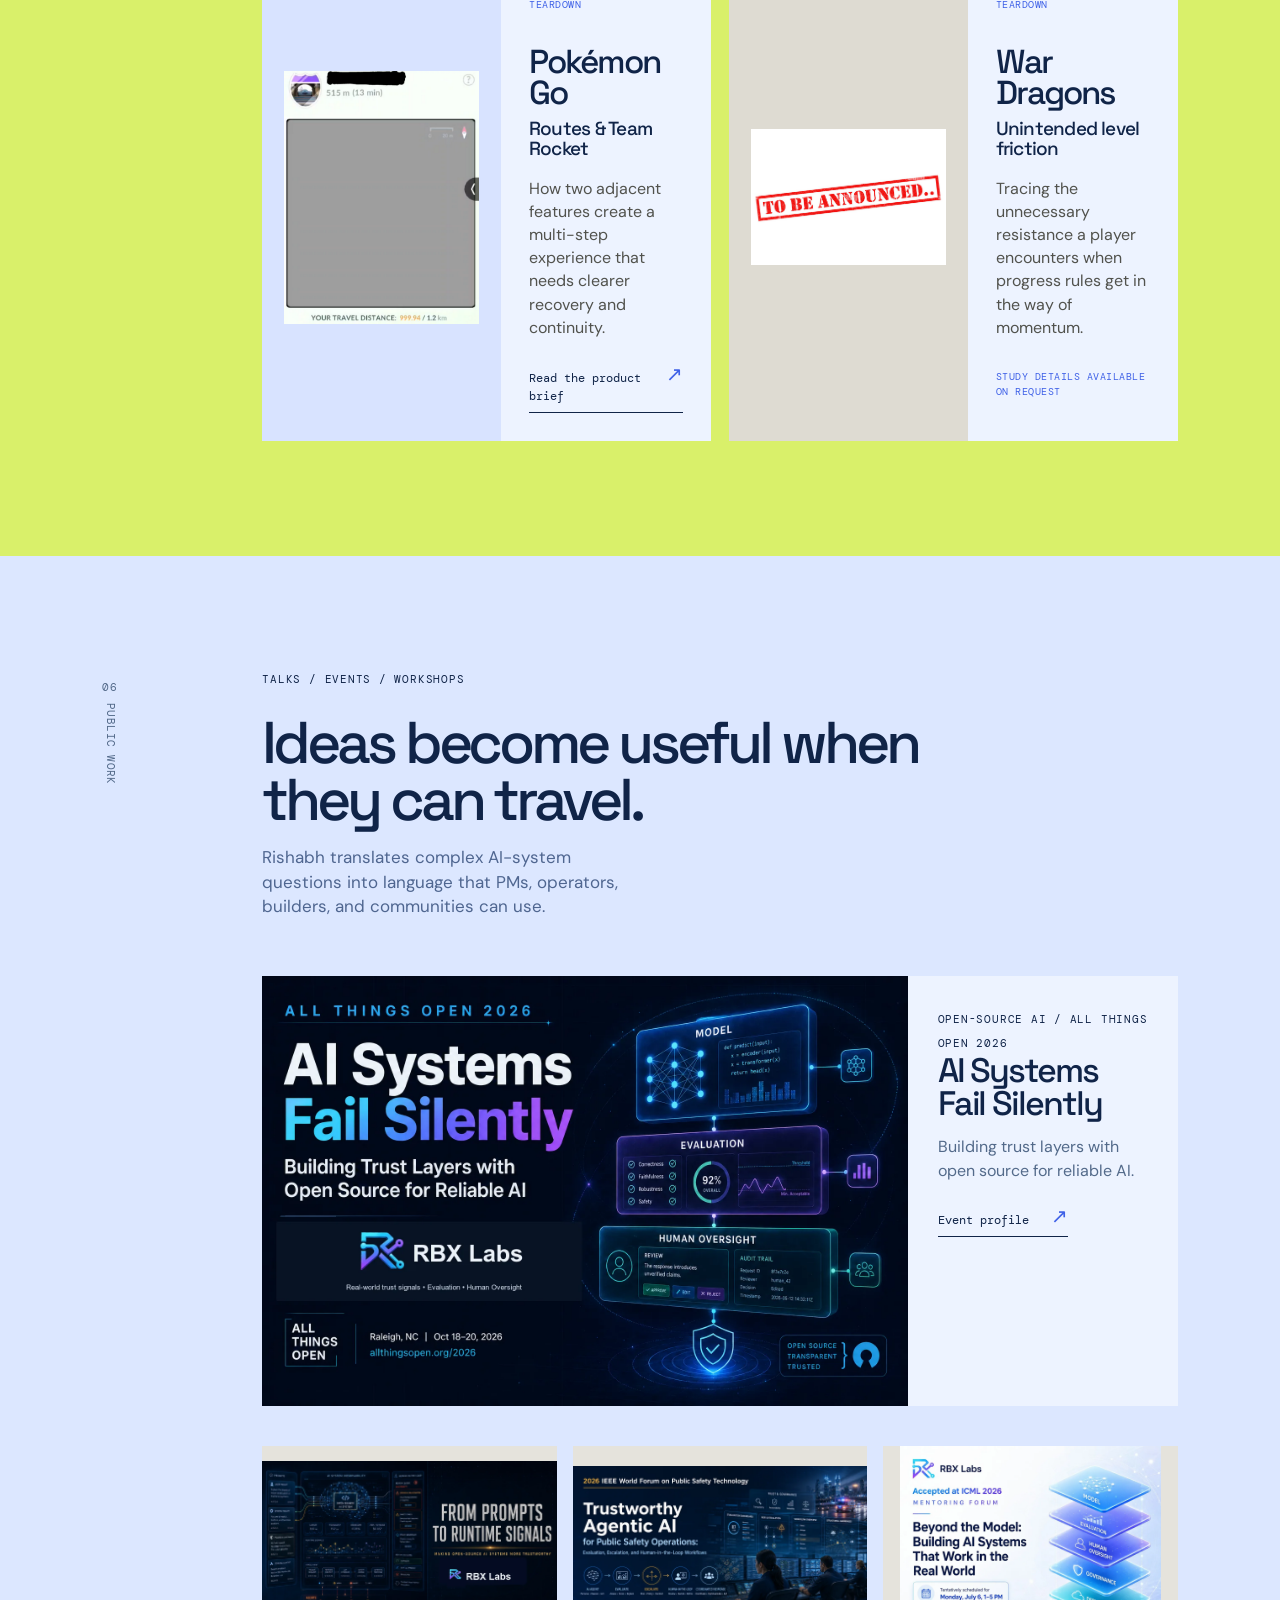
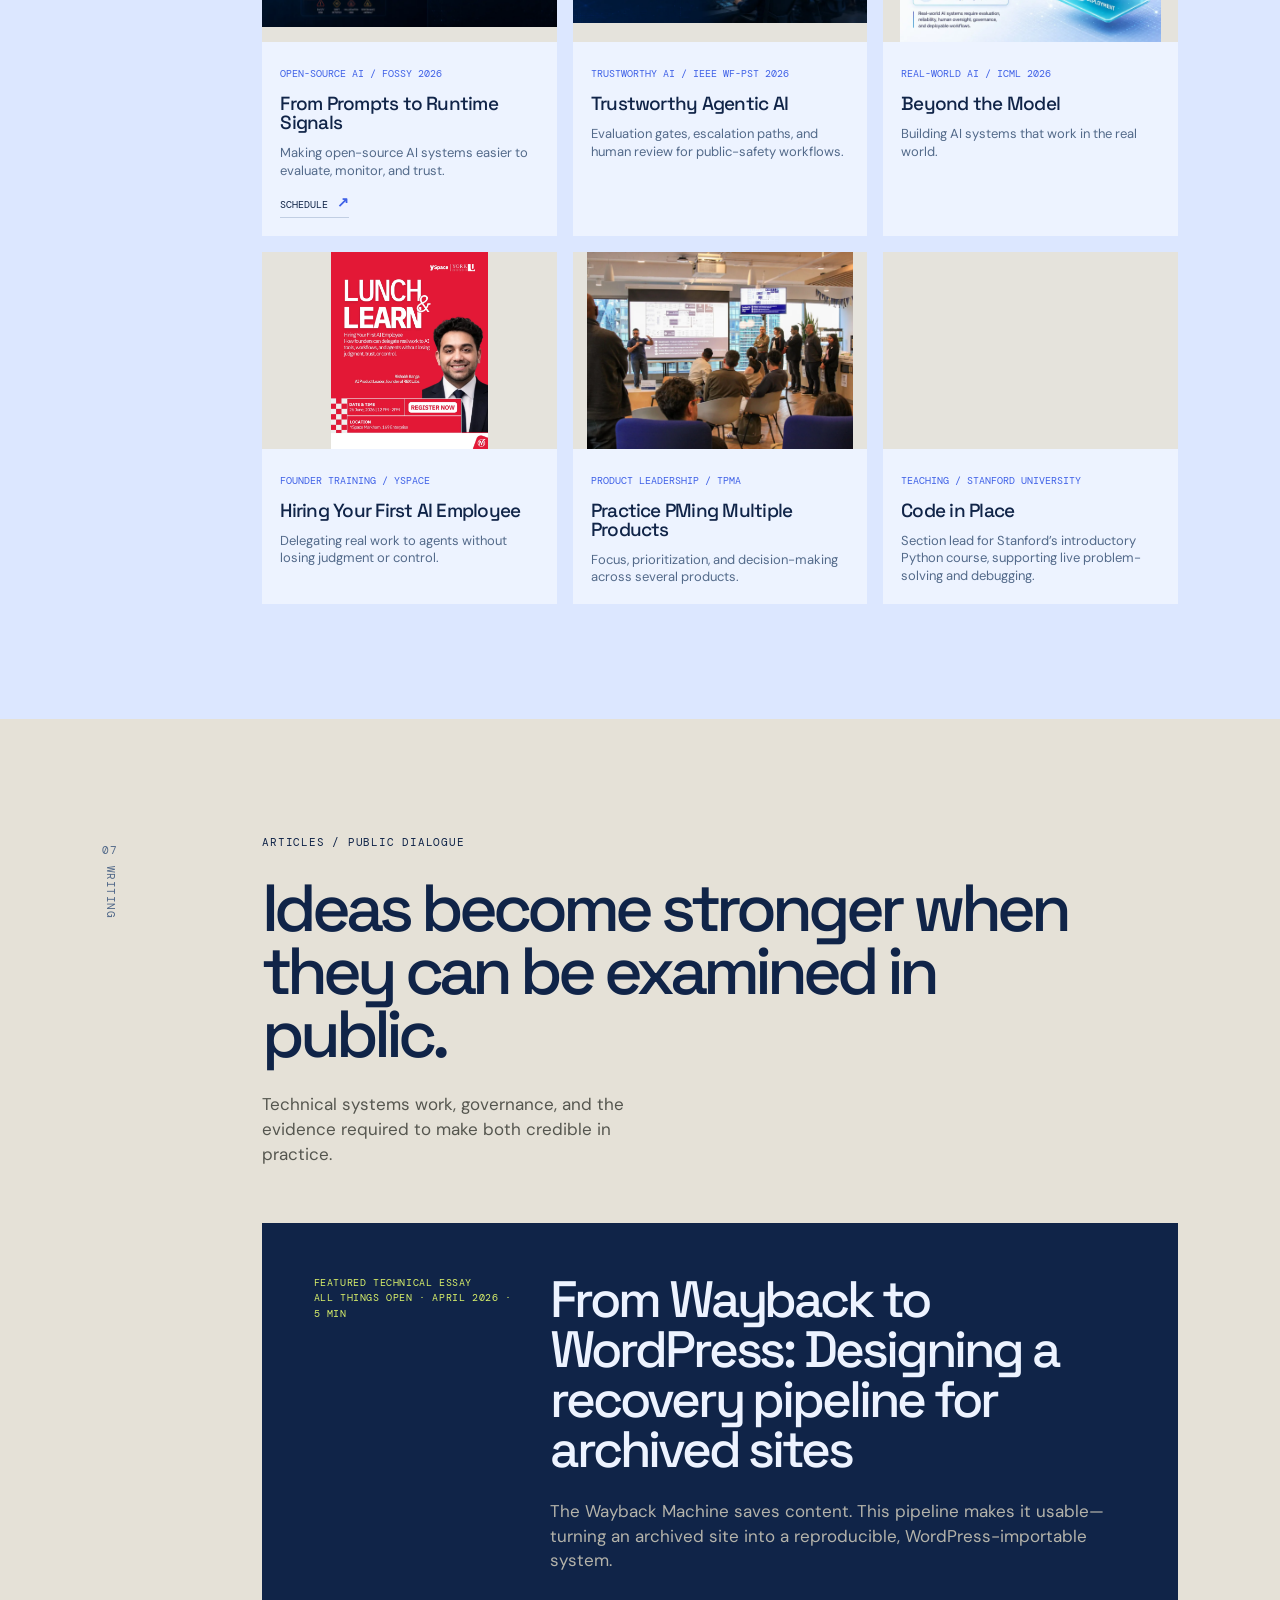
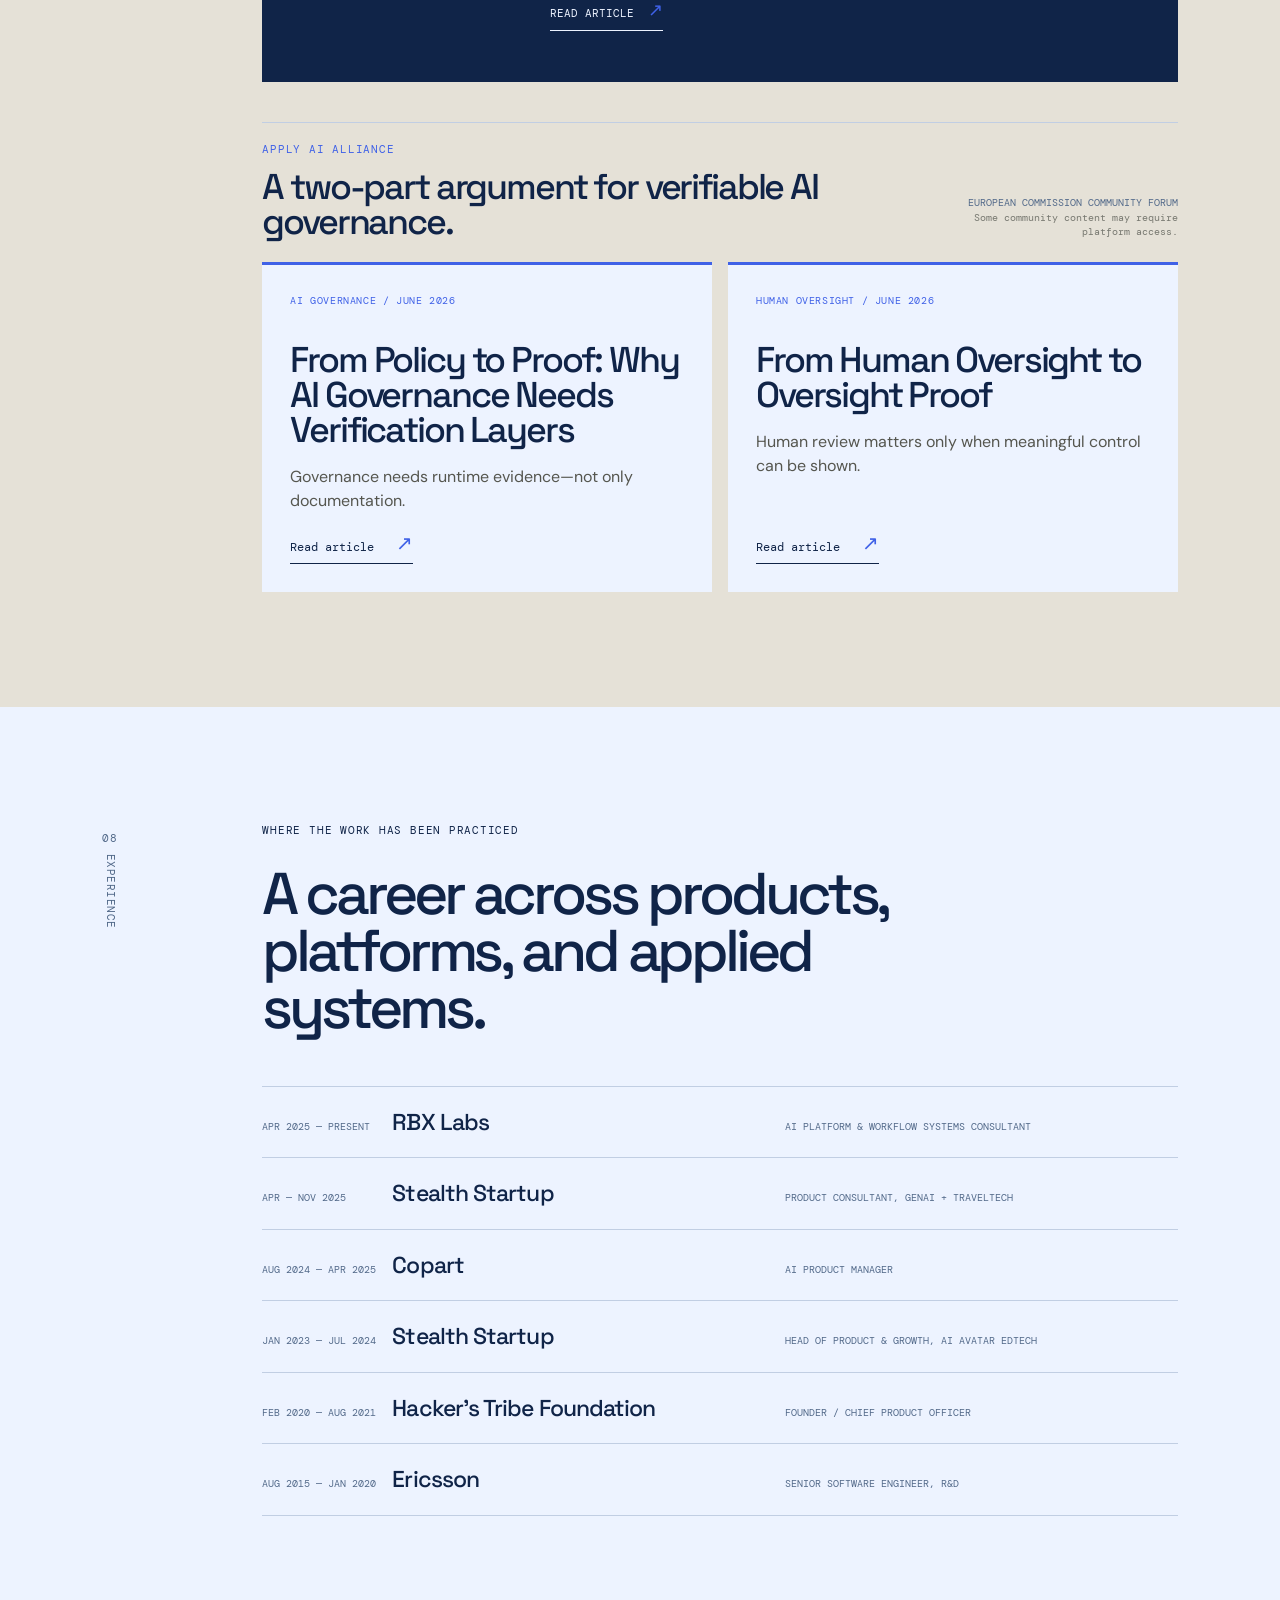
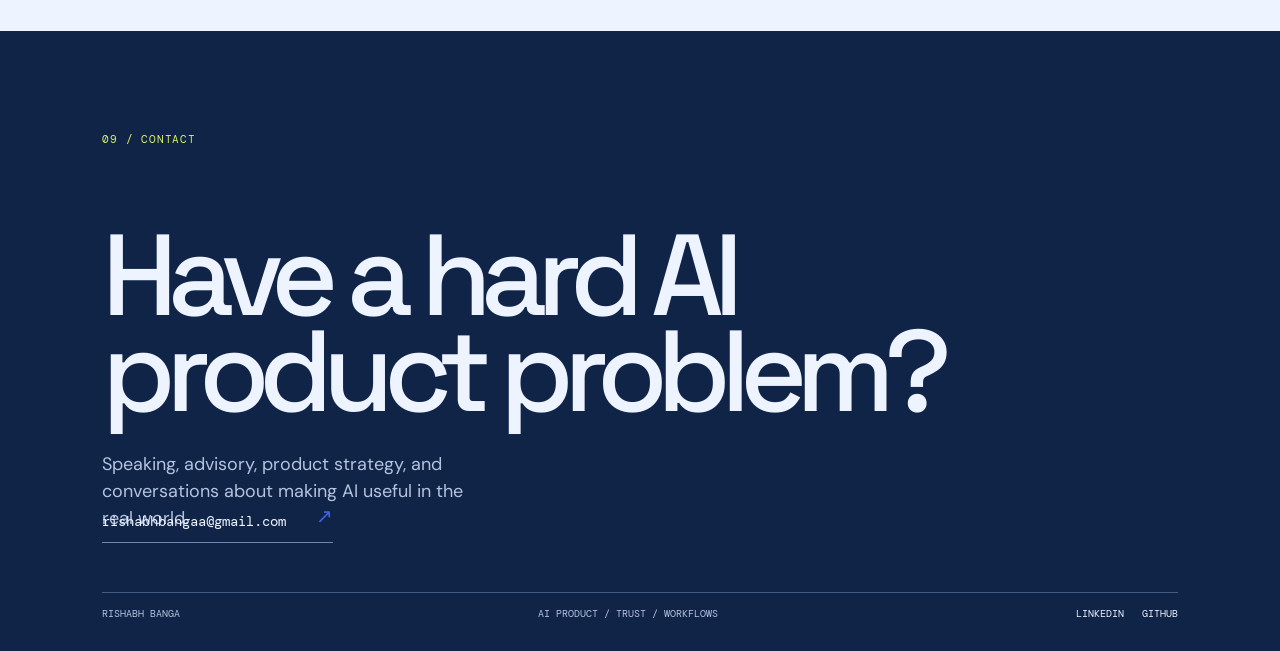
==== commit d4f8f8ea: "Optimize portfolio media loading" ====
--- a/o1.html
+++ b/o1.html
@@ -6,6 +6,9 @@
     <meta name="theme-color" content="#edf3ff">
     <meta name="description" content="Rishabh Banga works at the intersection of AI product judgment, trustworthy workflows, and operating discipline.">
     <title>Rishabh Banga | v2 option o1 — Applied intelligence</title>
+    <link rel="preconnect" href="https://fonts.googleapis.com">
+    <link rel="preconnect" href="https://fonts.gstatic.com" crossorigin>
+    <link rel="stylesheet" href="https://fonts.googleapis.com/css2?family=DM+Mono:wght@400;500&amp;family=DM+Sans:wght@400;500;700&amp;family=Space+Grotesk:wght@400;500;600&amp;display=swap">
     <link rel="icon" type="image/png" href="assets/img/favicon.png">
     <link rel="stylesheet" href="assets/css/o1-option.css?v=20260713-2">
 </head>
@@ -142,14 +145,14 @@
         <section id="talks" class="o2-talks" aria-labelledby="talks-title">
             <div class="o2-section-index">06 <span>Public work</span></div>
             <div class="o2-talks-heading"><p class="o2-eyebrow">Talks / events / workshops</p><h2 id="talks-title">Ideas become useful when they can travel.</h2><p class="o2-body-copy">Rishabh translates complex AI-system questions into language that PMs, operators, builders, and communities can use.</p></div>
-            <div class="o2-talk-feature"><img src="assets/img/events/all-things-open-2026-ai-systems-fail-silently.png" alt="All Things Open 2026 talk: AI systems fail silently" loading="lazy"><div><span class="o2-eyebrow">Open-source AI / All Things Open 2026</span><h3>AI Systems Fail Silently</h3><p>Building trust layers with open source for reliable AI.</p><a class="o2-text-link" href="https://2026.allthingsopen.org/speakers/rishabh-banga" target="_blank" rel="noreferrer">Event profile <span>↗</span></a></div></div>
+            <div class="o2-talk-feature"><img src="assets/img/events/all-things-open-2026-ai-systems-fail-silently.webp" alt="All Things Open 2026 talk: AI systems fail silently" loading="lazy" decoding="async"><div><span class="o2-eyebrow">Open-source AI / All Things Open 2026</span><h3>AI Systems Fail Silently</h3><p>Building trust layers with open source for reliable AI.</p><a class="o2-text-link" href="https://2026.allthingsopen.org/speakers/rishabh-banga" target="_blank" rel="noreferrer">Event profile <span>↗</span></a></div></div>
             <div class="o2-talk-grid">
-                <article><img src="assets/img/events/fossy-2026-prompts-to-runtime-signals.png" alt="FOSSY 2026 talk: From prompts to runtime signals" loading="lazy"><div><span>Open-source AI / FOSSY 2026</span><h3>From Prompts to Runtime Signals</h3><p>Making open-source AI systems easier to evaluate, monitor, and trust.</p><a href="https://2026.fossy.ca/schedule/#saturday" target="_blank" rel="noreferrer">Schedule <b>↗</b></a></div></article>
-                <article><img src="assets/img/events/wfpst-trustworthy-agentic-ai-public-safety.png" alt="IEEE World Forum tutorial poster" loading="lazy"><div><span>Trustworthy AI / IEEE WF-PST 2026</span><h3>Trustworthy Agentic AI</h3><p>Evaluation gates, escalation paths, and human review for public-safety workflows.</p></div></article>
-                <article><img src="assets/img/events/icml-accepted-at-icml-2026.jpeg" alt="ICML 2026 mentoring forum poster" loading="lazy"><div><span>Real-world AI / ICML 2026</span><h3>Beyond the Model</h3><p>Building AI systems that work in the real world.</p></div></article>
-                <article><img src="assets/img/events/yspace-hiring-first-ai-employee.jpeg" alt="YSpace AI employee workshop poster" loading="lazy"><div><span>Founder training / YSpace</span><h3>Hiring Your First AI Employee</h3><p>Delegating real work to agents without losing judgment or control.</p></div></article>
-                <article><img src="assets/img/events/tpma-practice-pming-multiple-products.jpeg" alt="Toronto Product Management Association event poster" loading="lazy"><div><span>Product leadership / TPMA</span><h3>Practice PMing Multiple Products</h3><p>Focus, prioritization, and decision-making across several products.</p></div></article>
-                <article><img src="assets/img/events/stanford-code-in-place.png" alt="Stanford Code in Place poster" loading="lazy"><div><span>Teaching / Stanford University</span><h3>Code in Place</h3><p>Section lead for Stanford’s introductory Python course, supporting live problem-solving and debugging.</p></div></article>
+                <article><img src="assets/img/events/fossy-2026-prompts-to-runtime-signals.webp" alt="FOSSY 2026 talk: From prompts to runtime signals" loading="lazy" decoding="async"><div><span>Open-source AI / FOSSY 2026</span><h3>From Prompts to Runtime Signals</h3><p>Making open-source AI systems easier to evaluate, monitor, and trust.</p><a href="https://2026.fossy.ca/schedule/#saturday" target="_blank" rel="noreferrer">Schedule <b>↗</b></a></div></article>
+                <article><img src="assets/img/events/wfpst-trustworthy-agentic-ai-public-safety.webp" alt="IEEE World Forum tutorial poster" loading="lazy" decoding="async"><div><span>Trustworthy AI / IEEE WF-PST 2026</span><h3>Trustworthy Agentic AI</h3><p>Evaluation gates, escalation paths, and human review for public-safety workflows.</p></div></article>
+                <article><img src="assets/img/events/icml-accepted-at-icml-2026.webp" alt="ICML 2026 mentoring forum poster" loading="lazy" decoding="async"><div><span>Real-world AI / ICML 2026</span><h3>Beyond the Model</h3><p>Building AI systems that work in the real world.</p></div></article>
+                <article><img src="assets/img/events/yspace-hiring-first-ai-employee.webp" alt="YSpace AI employee workshop poster" loading="lazy" decoding="async"><div><span>Founder training / YSpace</span><h3>Hiring Your First AI Employee</h3><p>Delegating real work to agents without losing judgment or control.</p></div></article>
+                <article><img src="assets/img/events/tpma-practice-pming-multiple-products.webp" alt="Toronto Product Management Association event poster" loading="lazy" decoding="async"><div><span>Product leadership / TPMA</span><h3>Practice PMing Multiple Products</h3><p>Focus, prioritization, and decision-making across several products.</p></div></article>
+                <article><img src="assets/img/events/stanford-code-in-place.webp" alt="Stanford Code in Place poster" loading="lazy" decoding="async"><div><span>Teaching / Stanford University</span><h3>Code in Place</h3><p>Section lead for Stanford’s introductory Python course, supporting live problem-solving and debugging.</p></div></article>
             </div>
         </section>
 
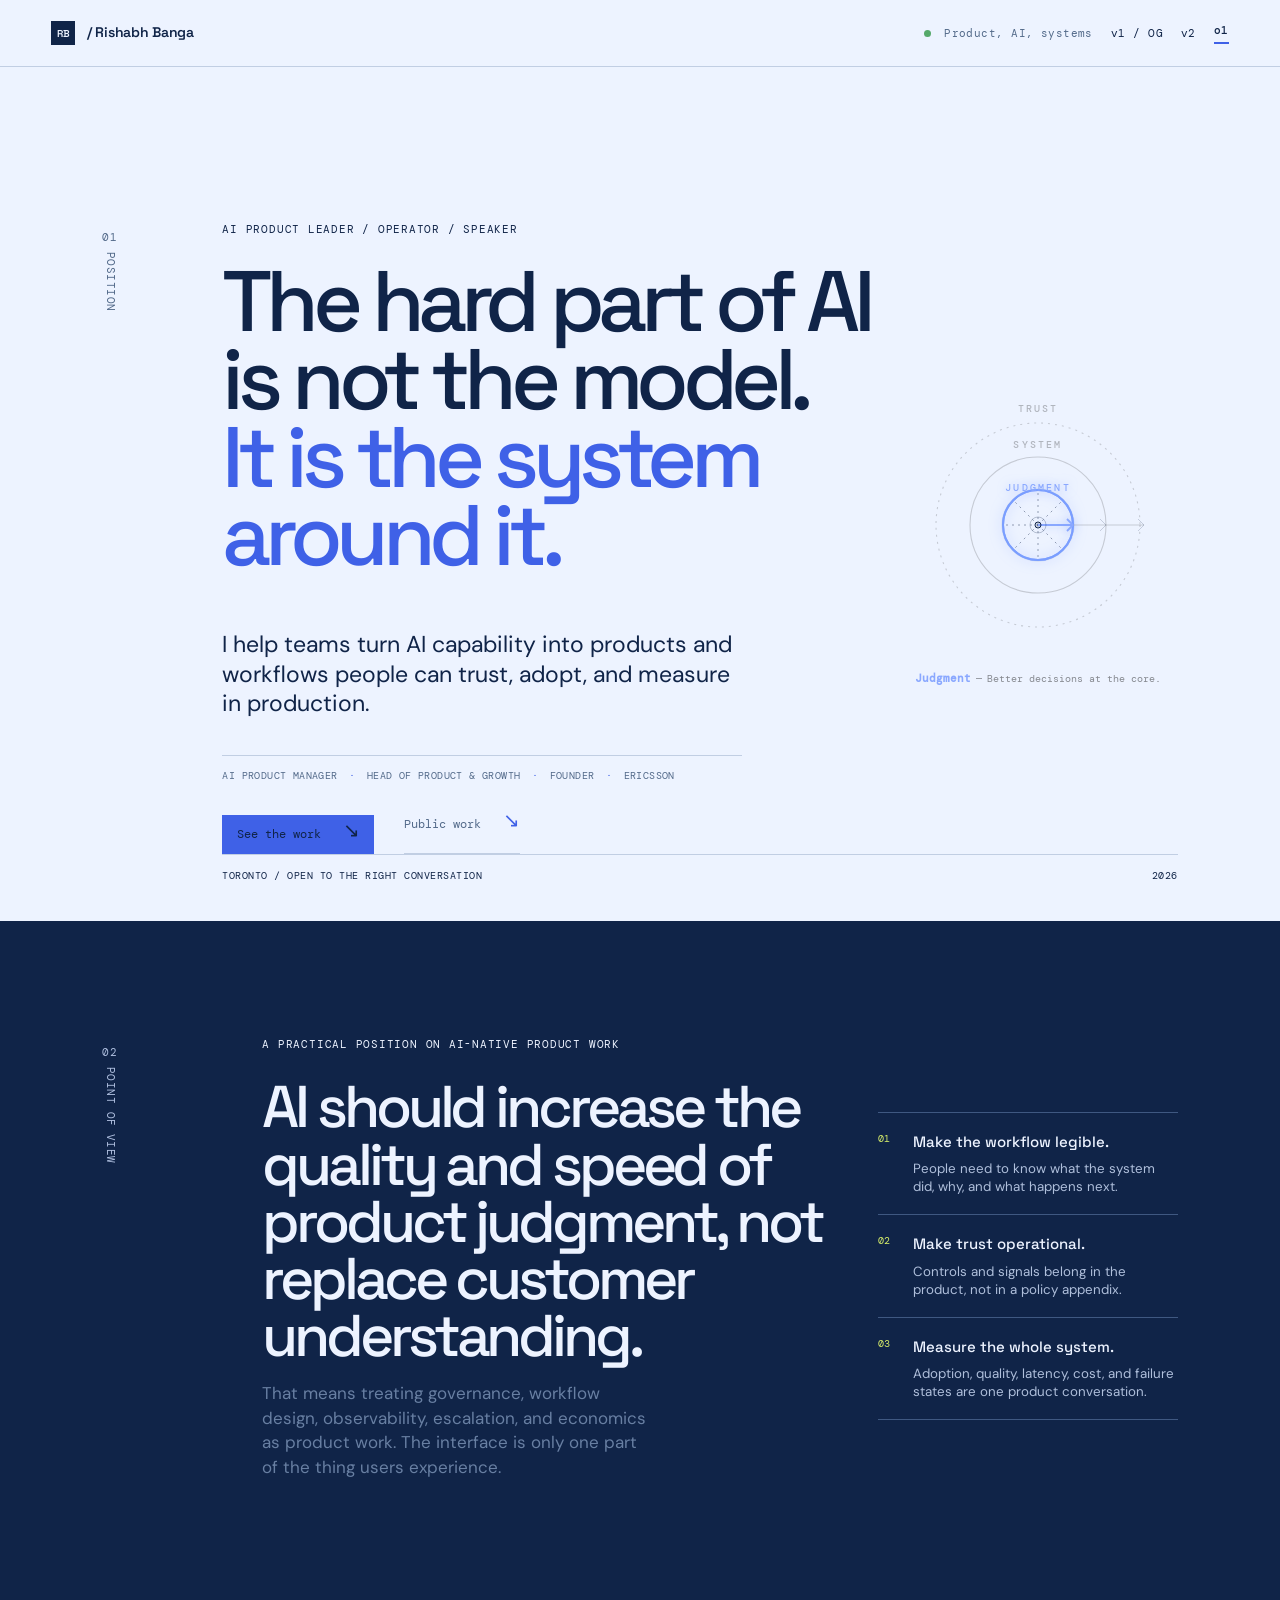
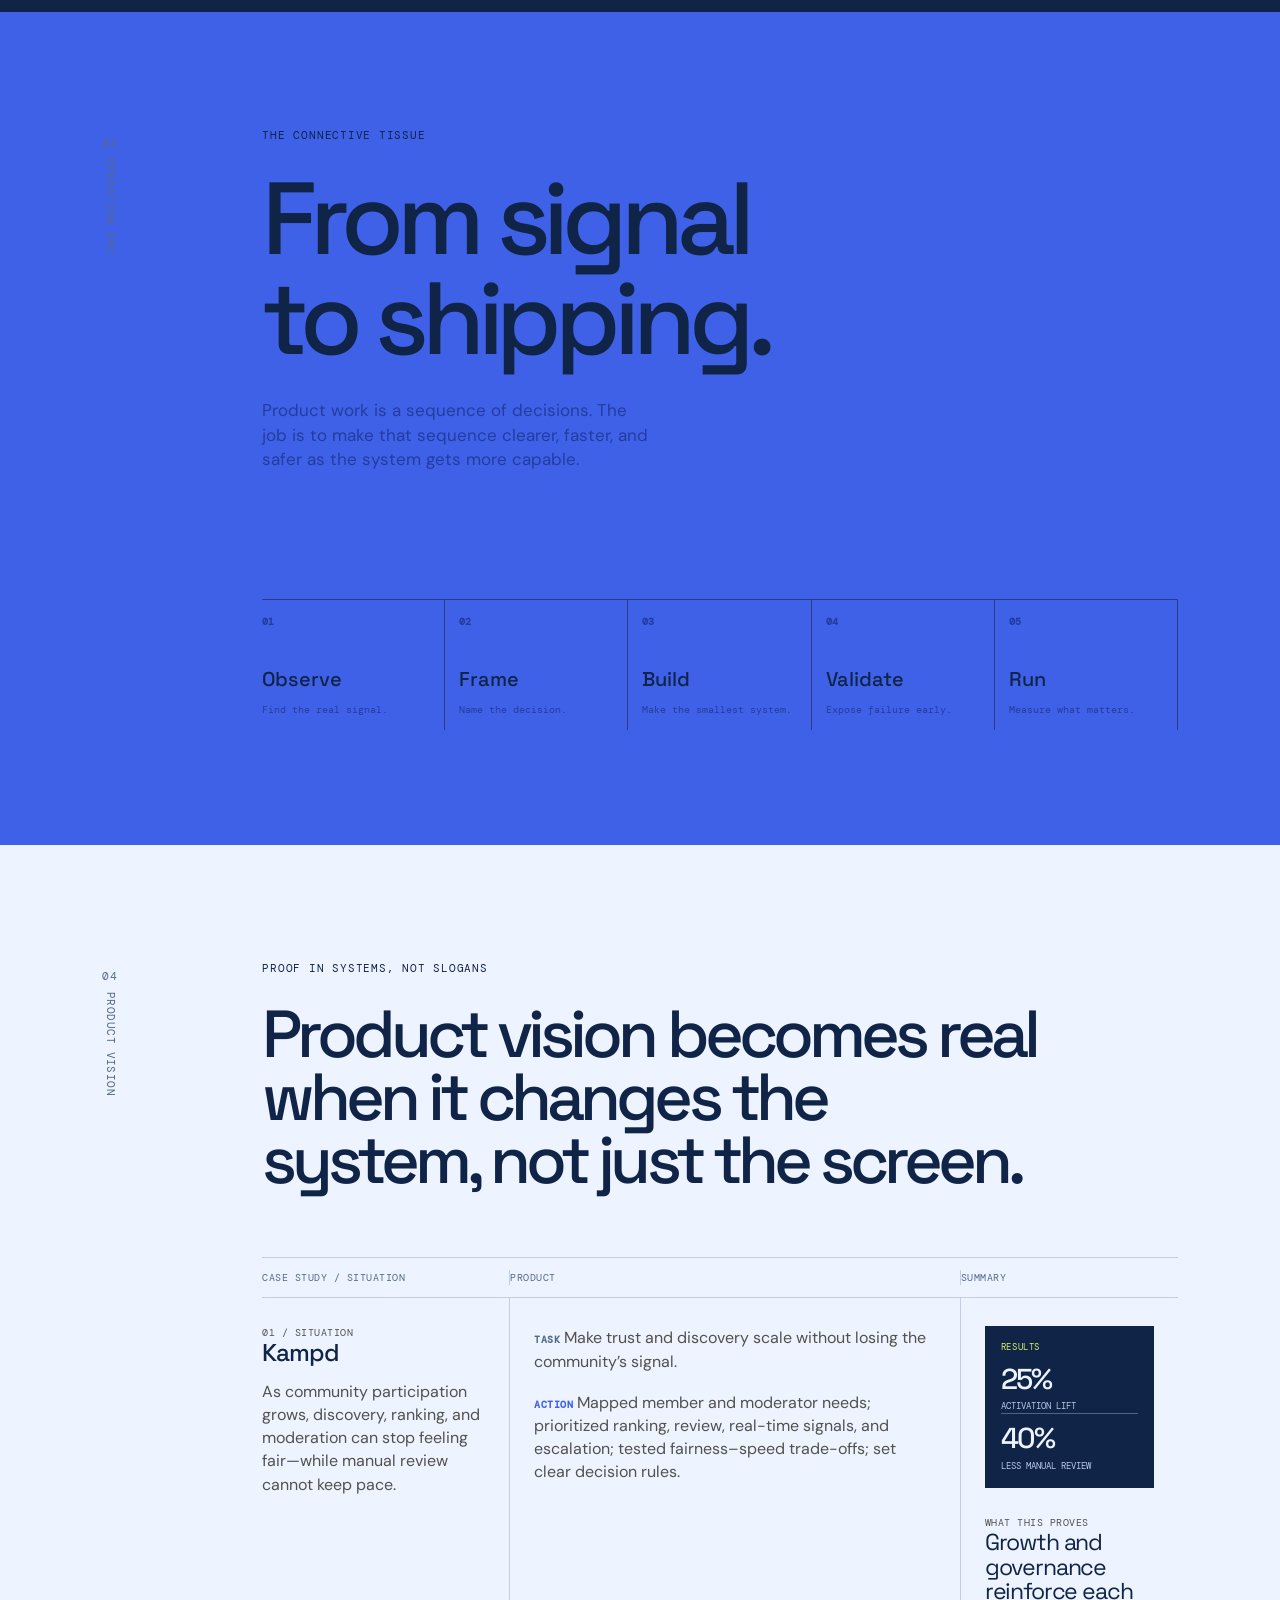
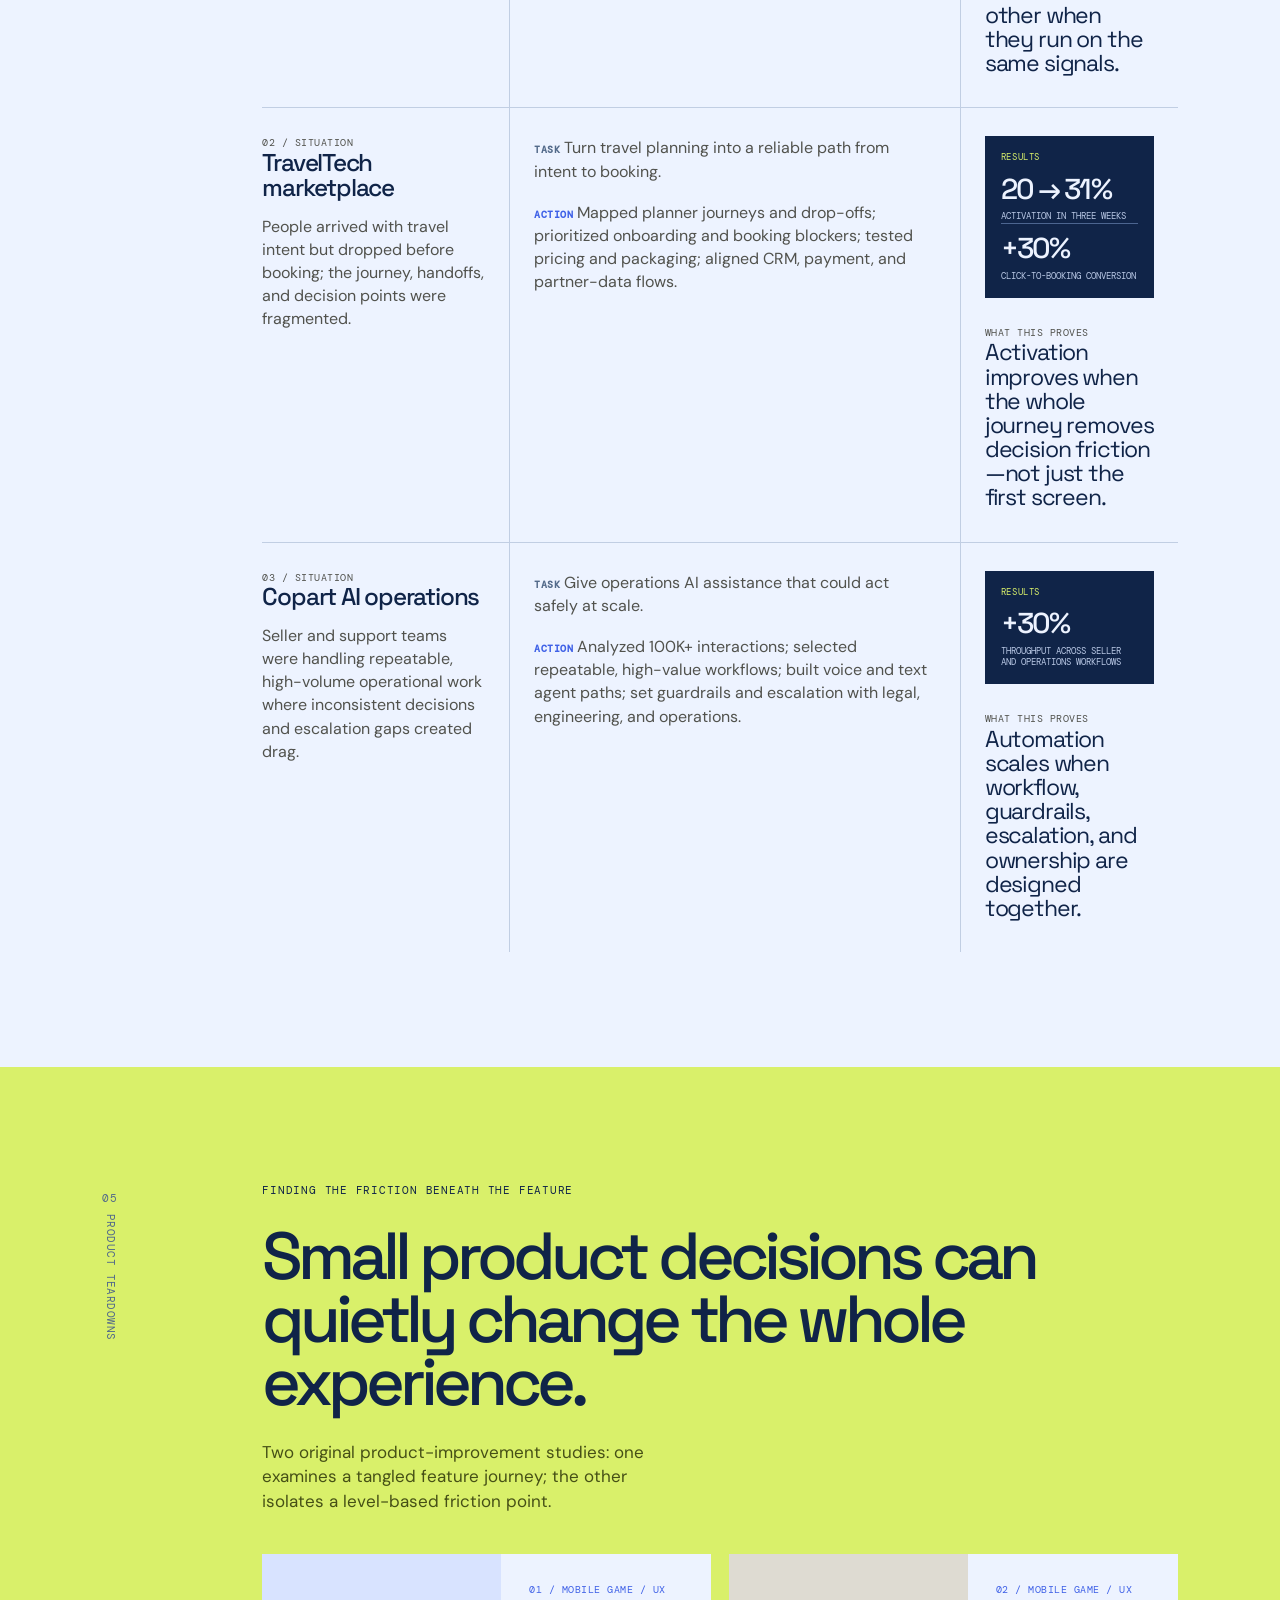
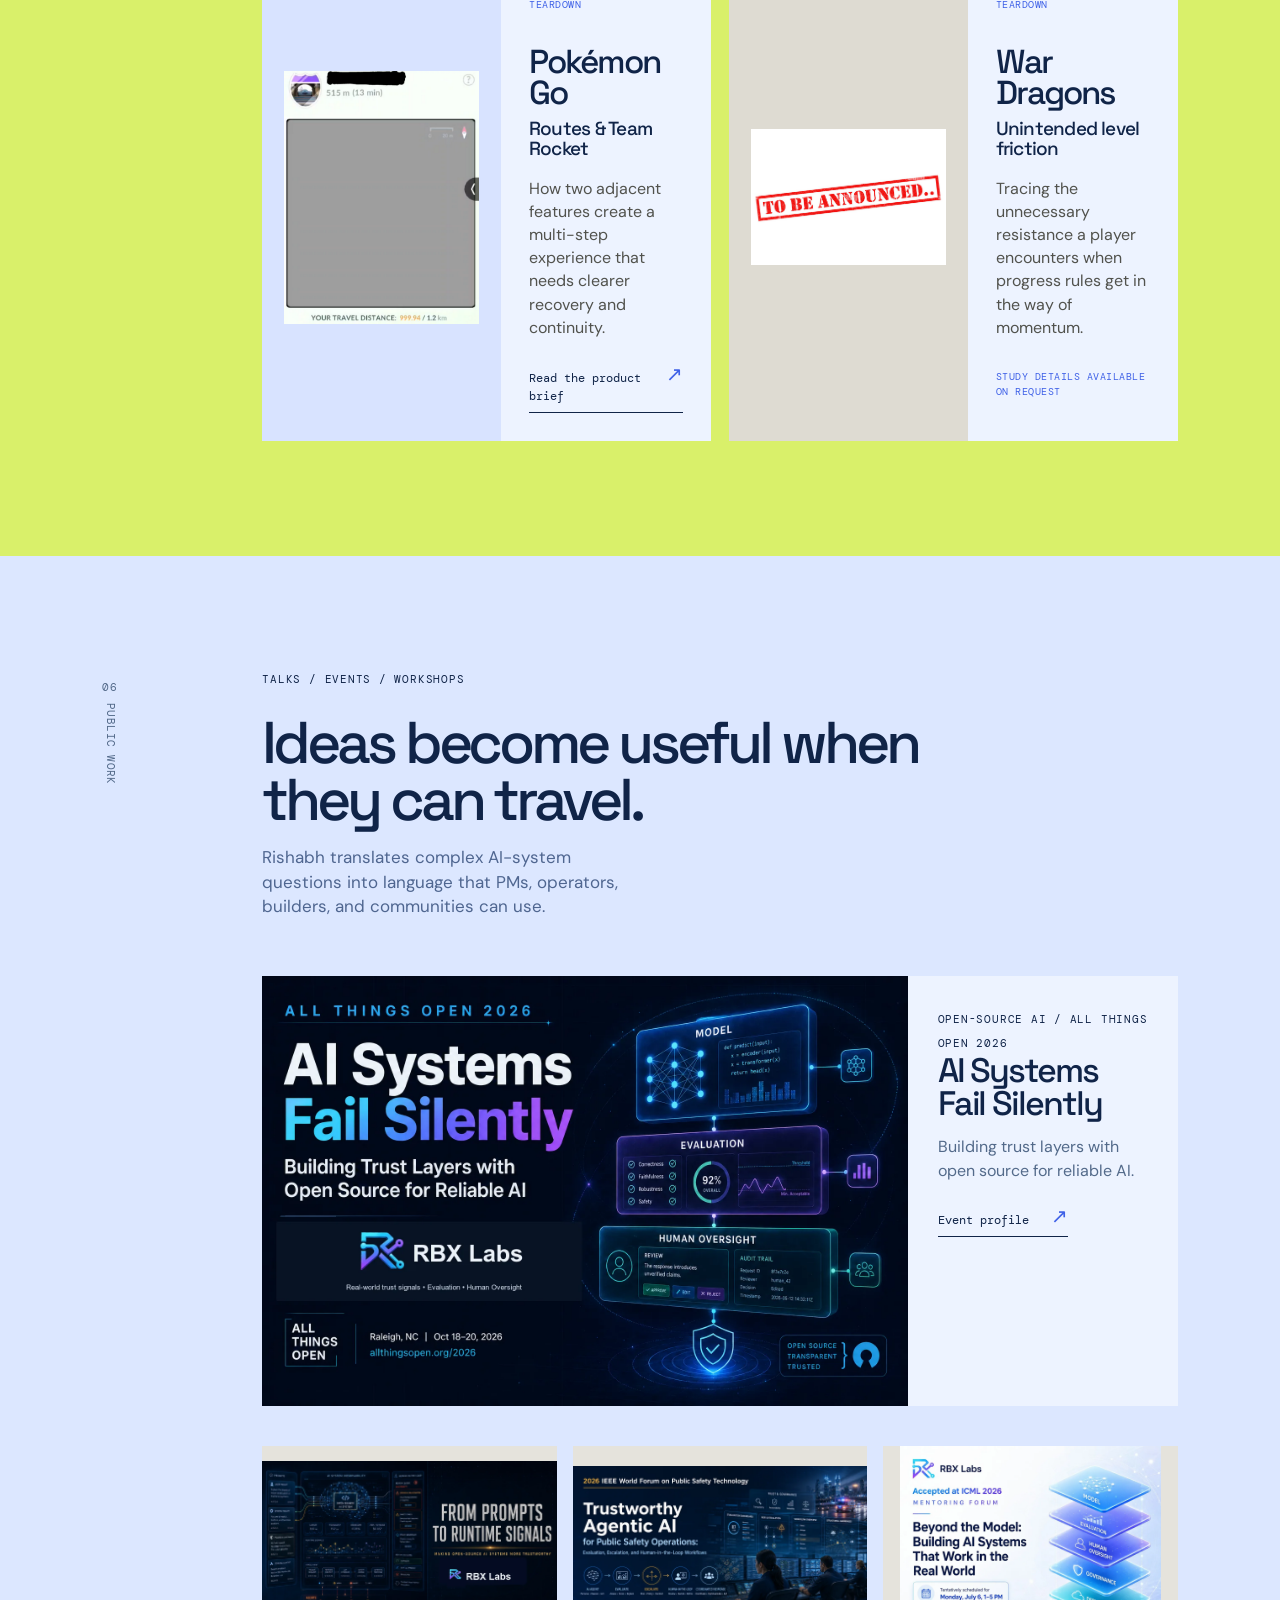
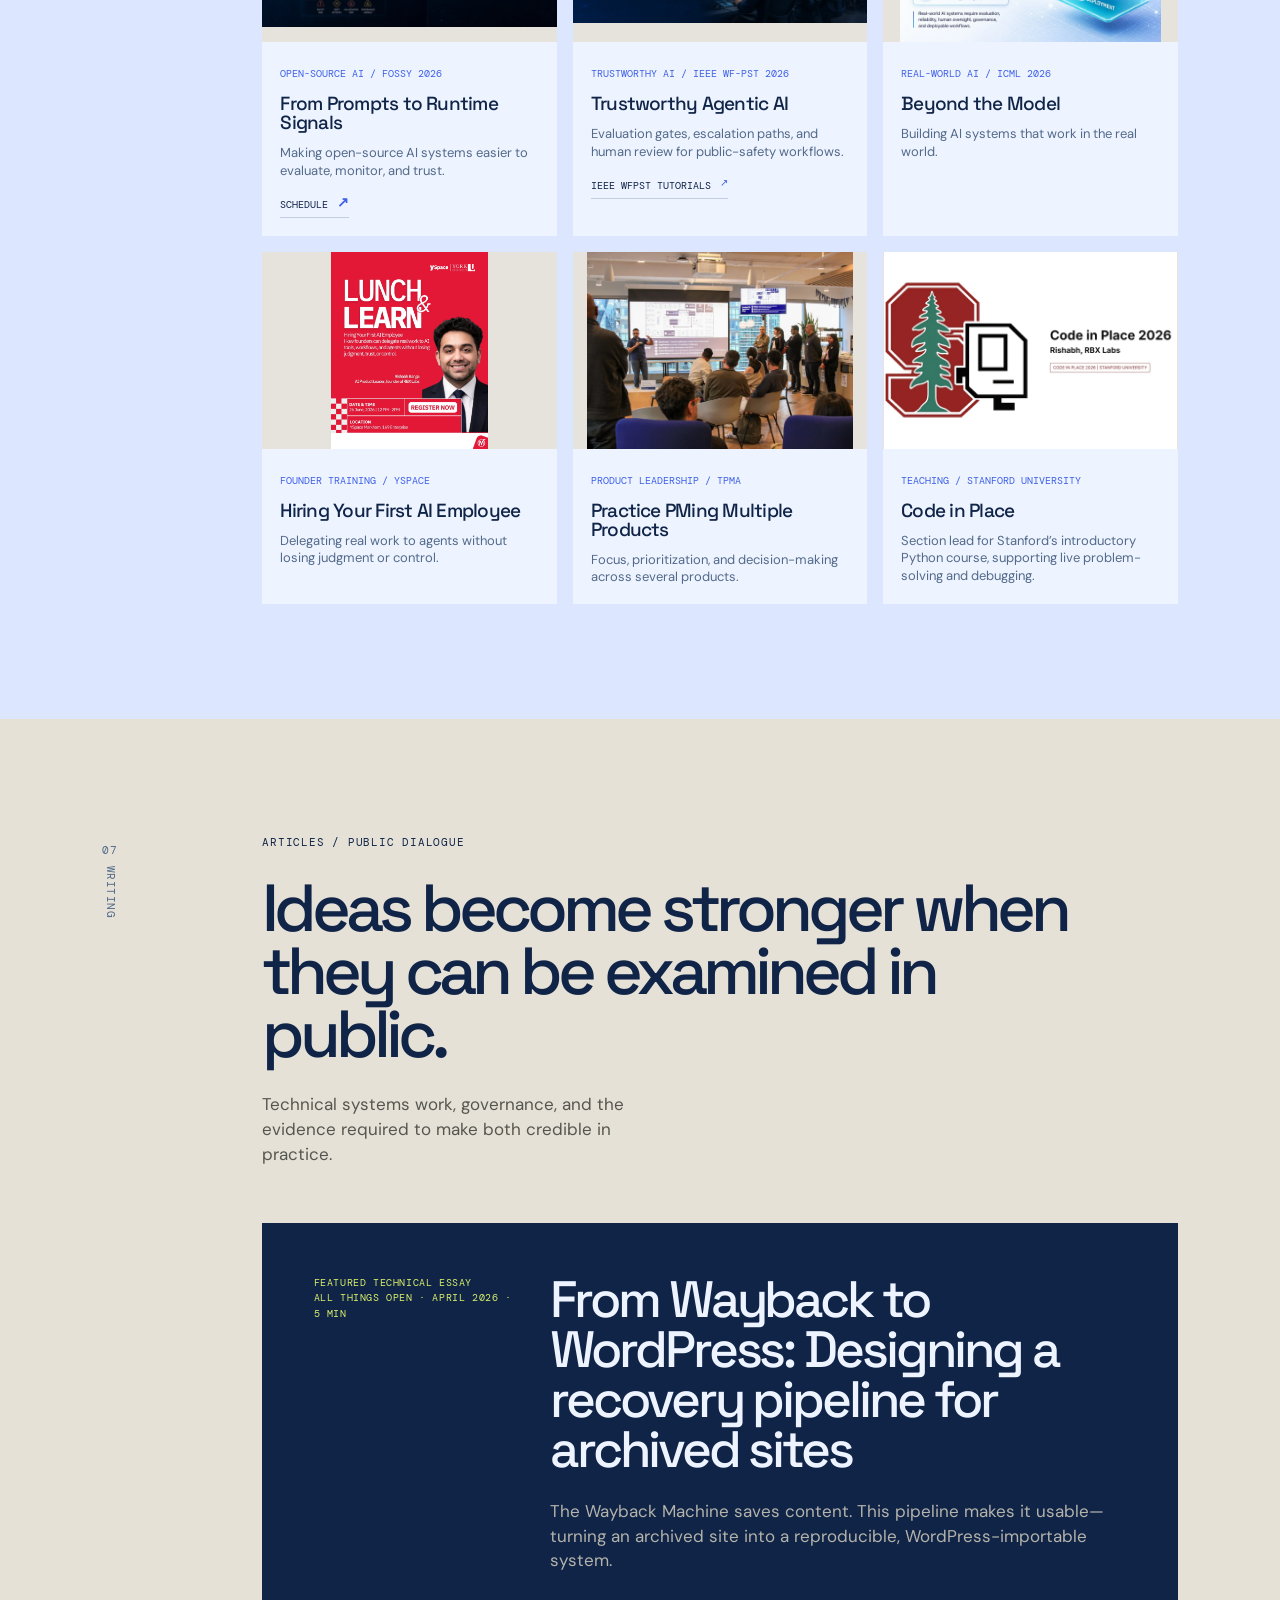
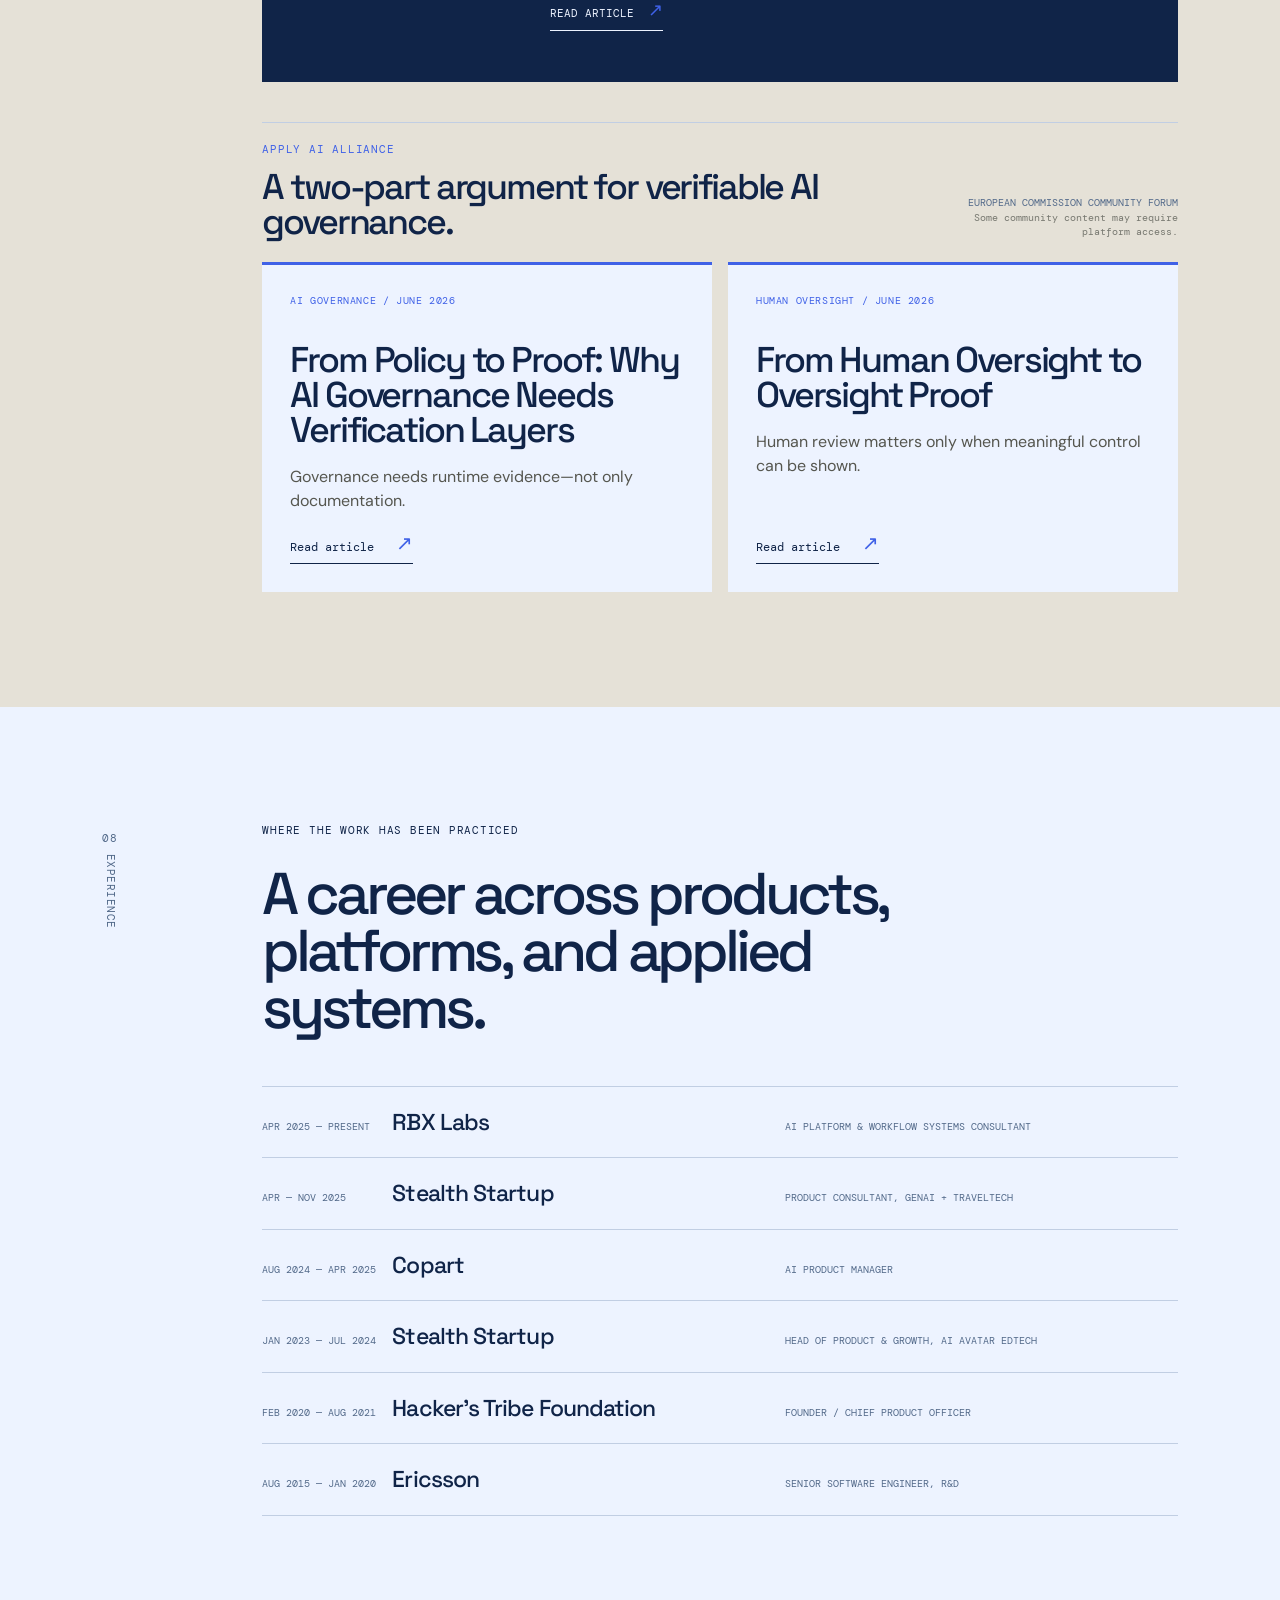
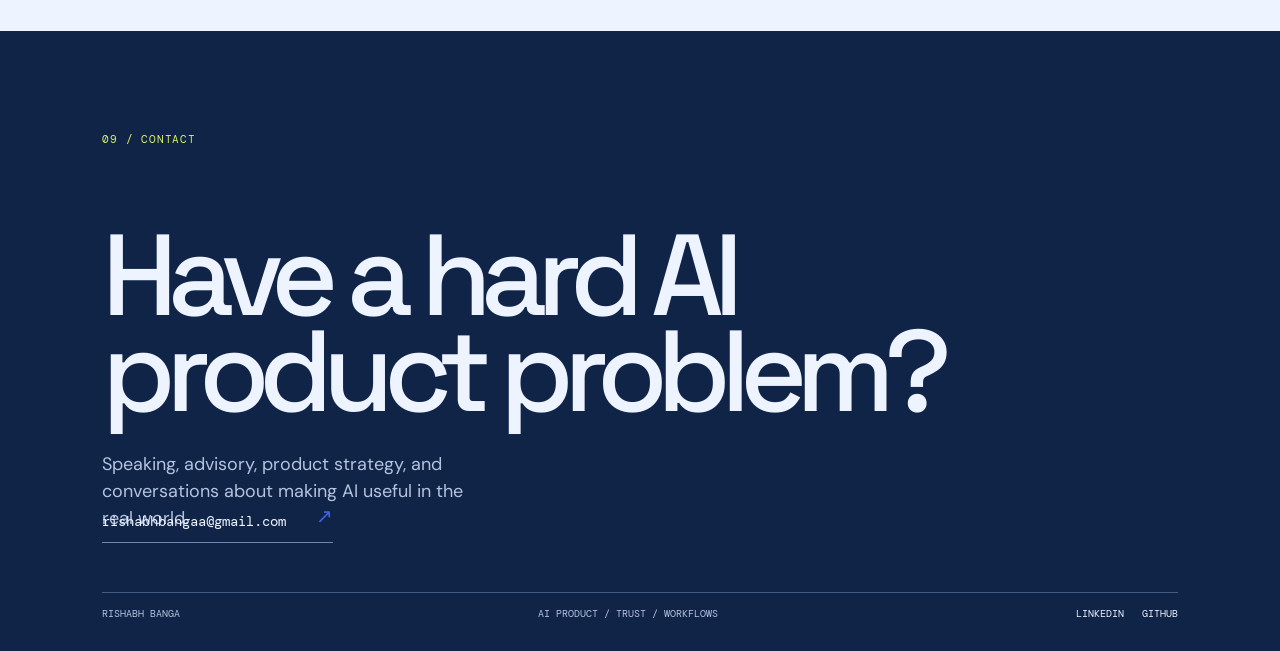
==== commit 1358385d: "Add IEEE WFPST reference to portfolio docs" ====
--- a/o1.html
+++ b/o1.html
@@ -148,7 +148,7 @@
             <div class="o2-talk-feature"><img src="assets/img/events/all-things-open-2026-ai-systems-fail-silently.webp" alt="All Things Open 2026 talk: AI systems fail silently" loading="lazy" decoding="async"><div><span class="o2-eyebrow">Open-source AI / All Things Open 2026</span><h3>AI Systems Fail Silently</h3><p>Building trust layers with open source for reliable AI.</p><a class="o2-text-link" href="https://2026.allthingsopen.org/speakers/rishabh-banga" target="_blank" rel="noreferrer">Event profile <span>↗</span></a></div></div>
             <div class="o2-talk-grid">
                 <article><img src="assets/img/events/fossy-2026-prompts-to-runtime-signals.webp" alt="FOSSY 2026 talk: From prompts to runtime signals" loading="lazy" decoding="async"><div><span>Open-source AI / FOSSY 2026</span><h3>From Prompts to Runtime Signals</h3><p>Making open-source AI systems easier to evaluate, monitor, and trust.</p><a href="https://2026.fossy.ca/schedule/#saturday" target="_blank" rel="noreferrer">Schedule <b>↗</b></a></div></article>
-                <article><img src="assets/img/events/wfpst-trustworthy-agentic-ai-public-safety.webp" alt="IEEE World Forum tutorial poster" loading="lazy" decoding="async"><div><span>Trustworthy AI / IEEE WF-PST 2026</span><h3>Trustworthy Agentic AI</h3><p>Evaluation gates, escalation paths, and human review for public-safety workflows.</p></div></article>
+                <article><img src="assets/img/events/wfpst-trustworthy-agentic-ai-public-safety.webp" alt="IEEE World Forum tutorial poster" loading="lazy" decoding="async"><div><span>Trustworthy AI / IEEE WF-PST 2026</span><h3>Trustworthy Agentic AI</h3><p>Evaluation gates, escalation paths, and human review for public-safety workflows.</p><a class="o2-text-link" href="https://ieee-wfpst.org/tutorials-2/" target="_blank" rel="noreferrer">IEEE WFPST tutorials <span>↗</span></a></div></article>
                 <article><img src="assets/img/events/icml-accepted-at-icml-2026.webp" alt="ICML 2026 mentoring forum poster" loading="lazy" decoding="async"><div><span>Real-world AI / ICML 2026</span><h3>Beyond the Model</h3><p>Building AI systems that work in the real world.</p></div></article>
                 <article><img src="assets/img/events/yspace-hiring-first-ai-employee.webp" alt="YSpace AI employee workshop poster" loading="lazy" decoding="async"><div><span>Founder training / YSpace</span><h3>Hiring Your First AI Employee</h3><p>Delegating real work to agents without losing judgment or control.</p></div></article>
                 <article><img src="assets/img/events/tpma-practice-pming-multiple-products.webp" alt="Toronto Product Management Association event poster" loading="lazy" decoding="async"><div><span>Product leadership / TPMA</span><h3>Practice PMing Multiple Products</h3><p>Focus, prioritization, and decision-making across several products.</p></div></article>
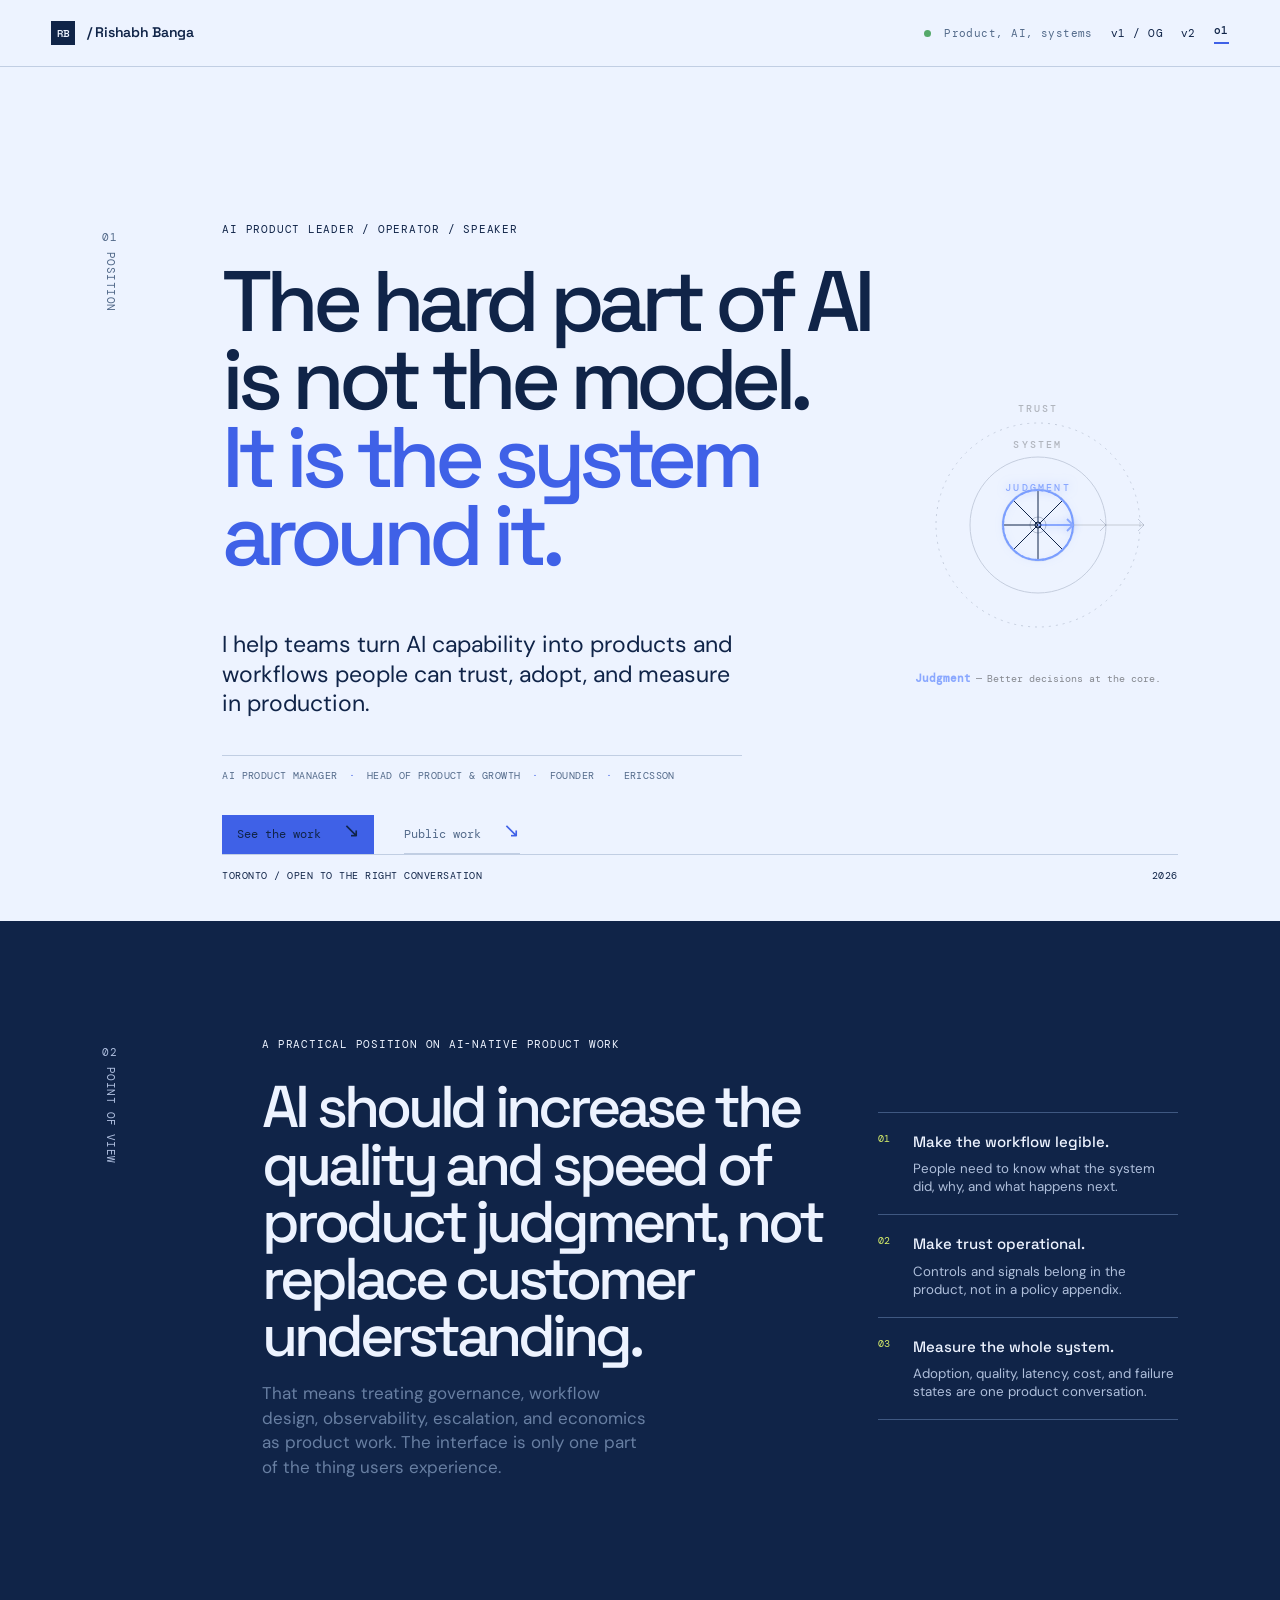
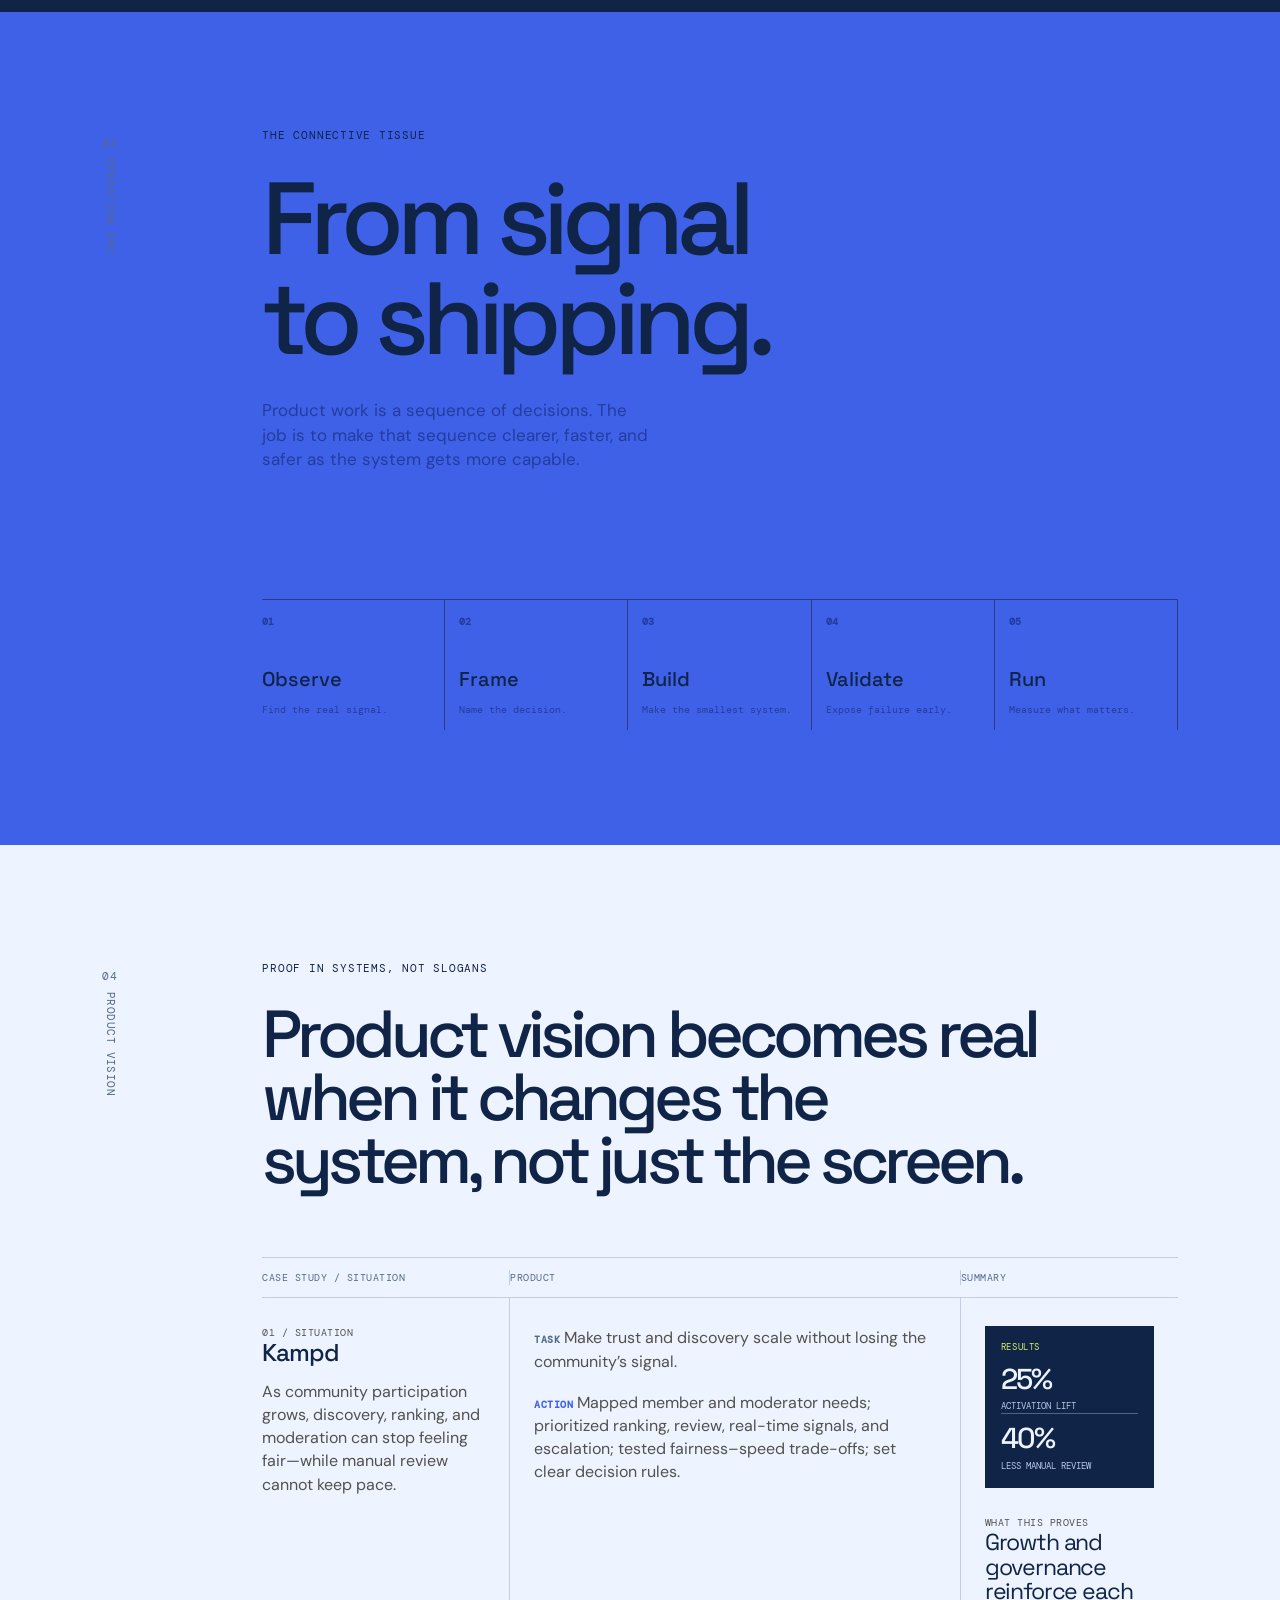
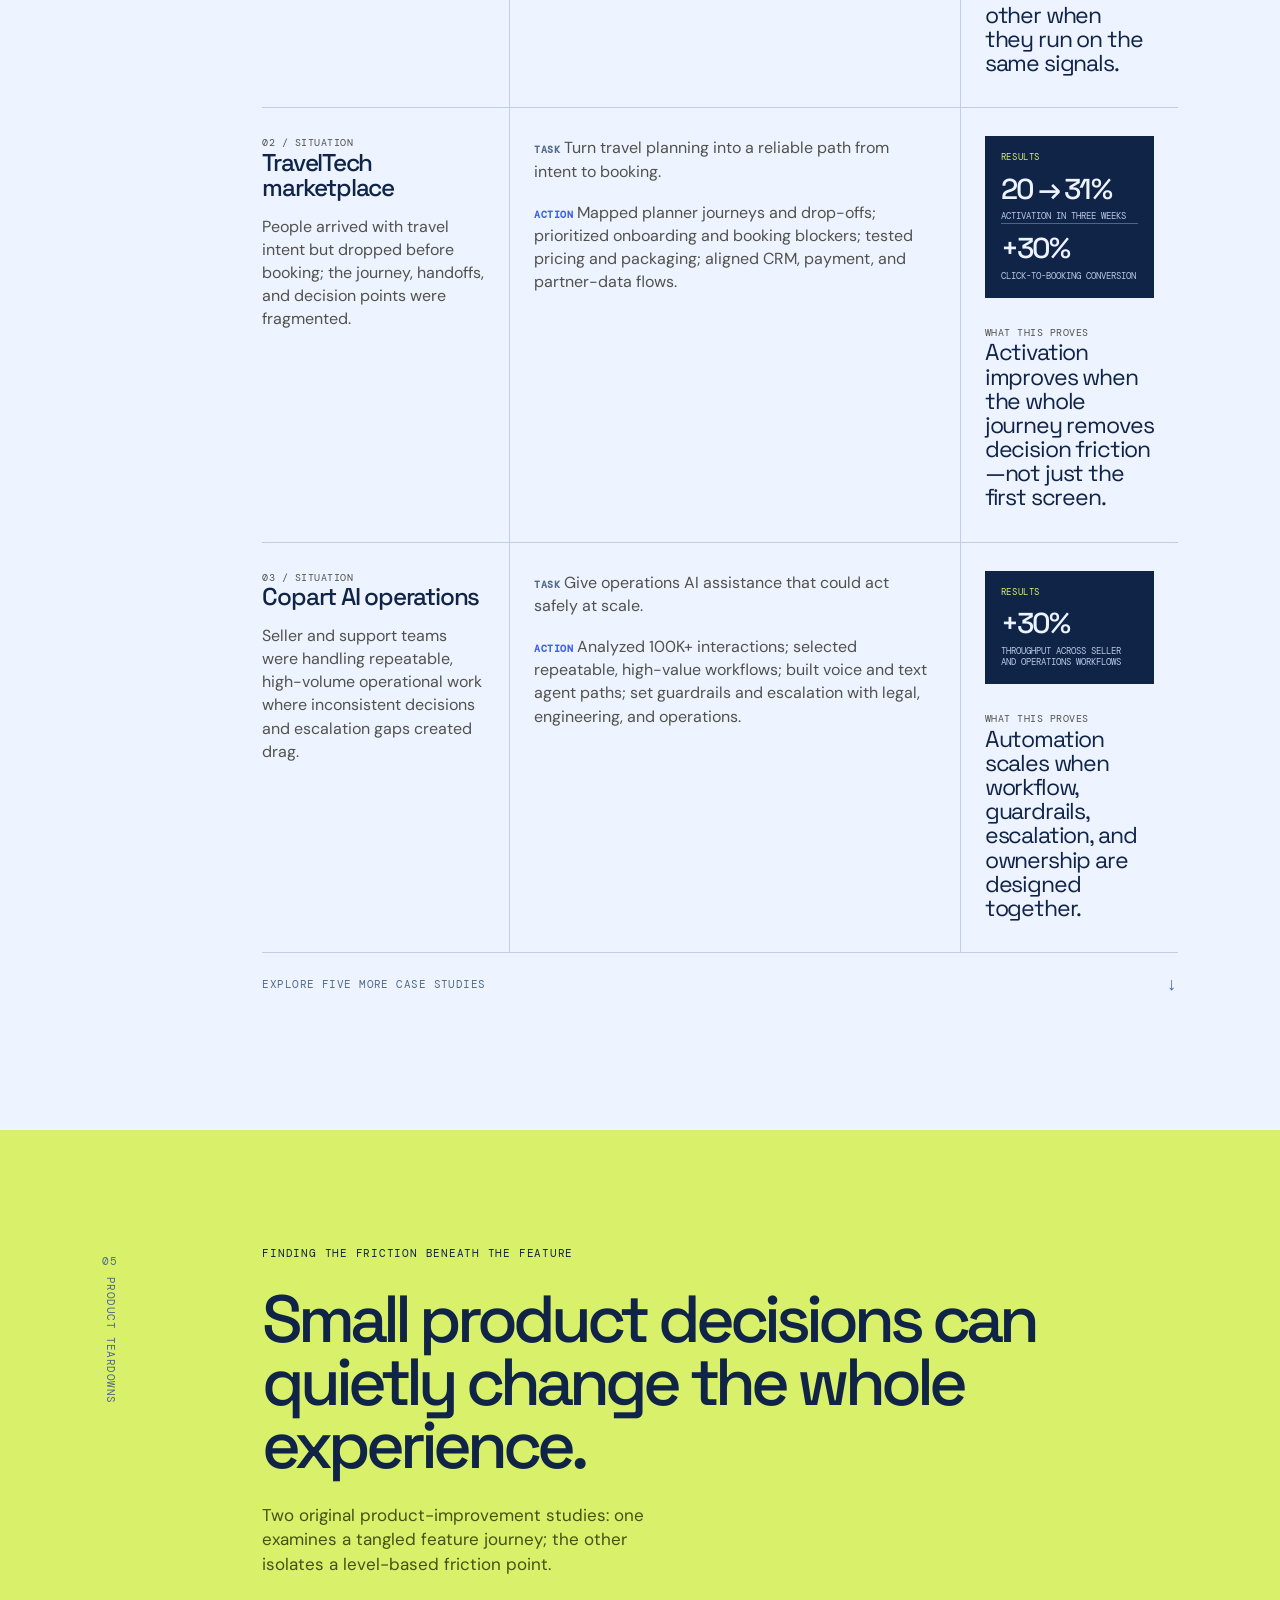
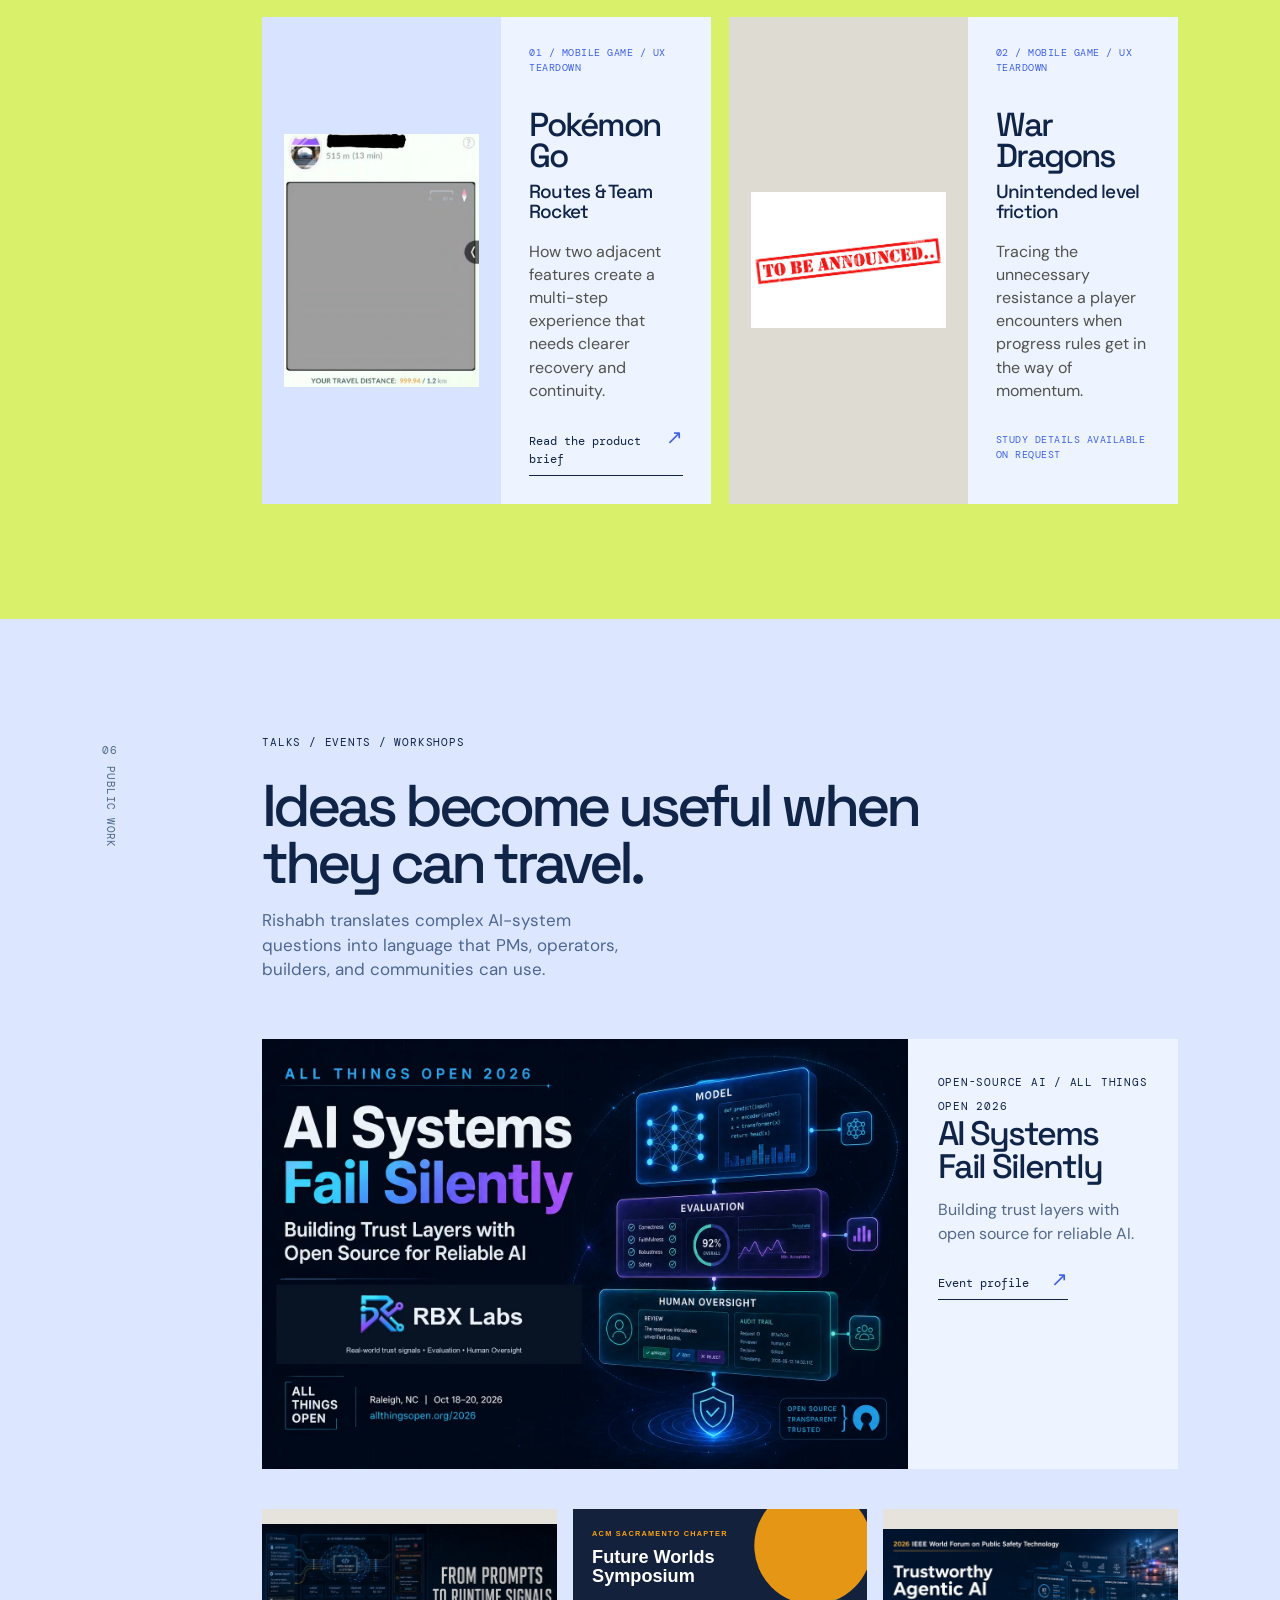
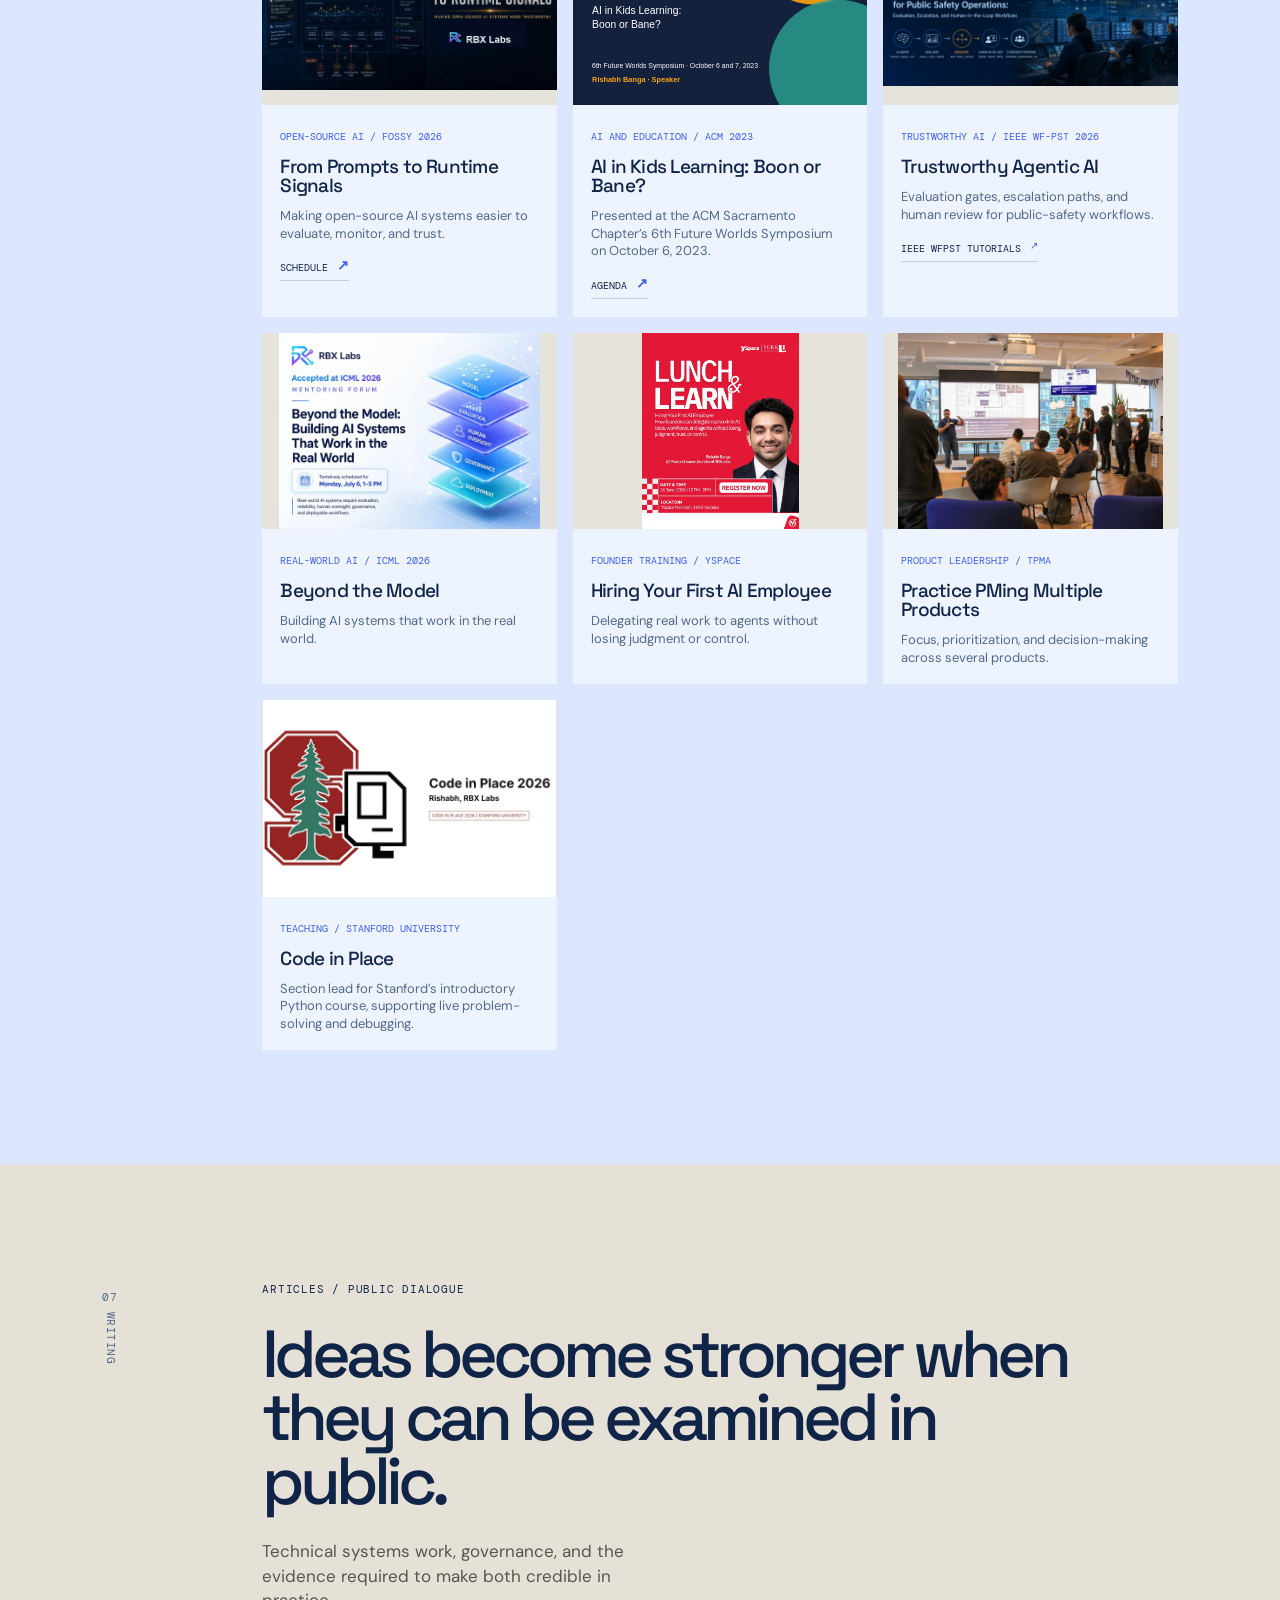
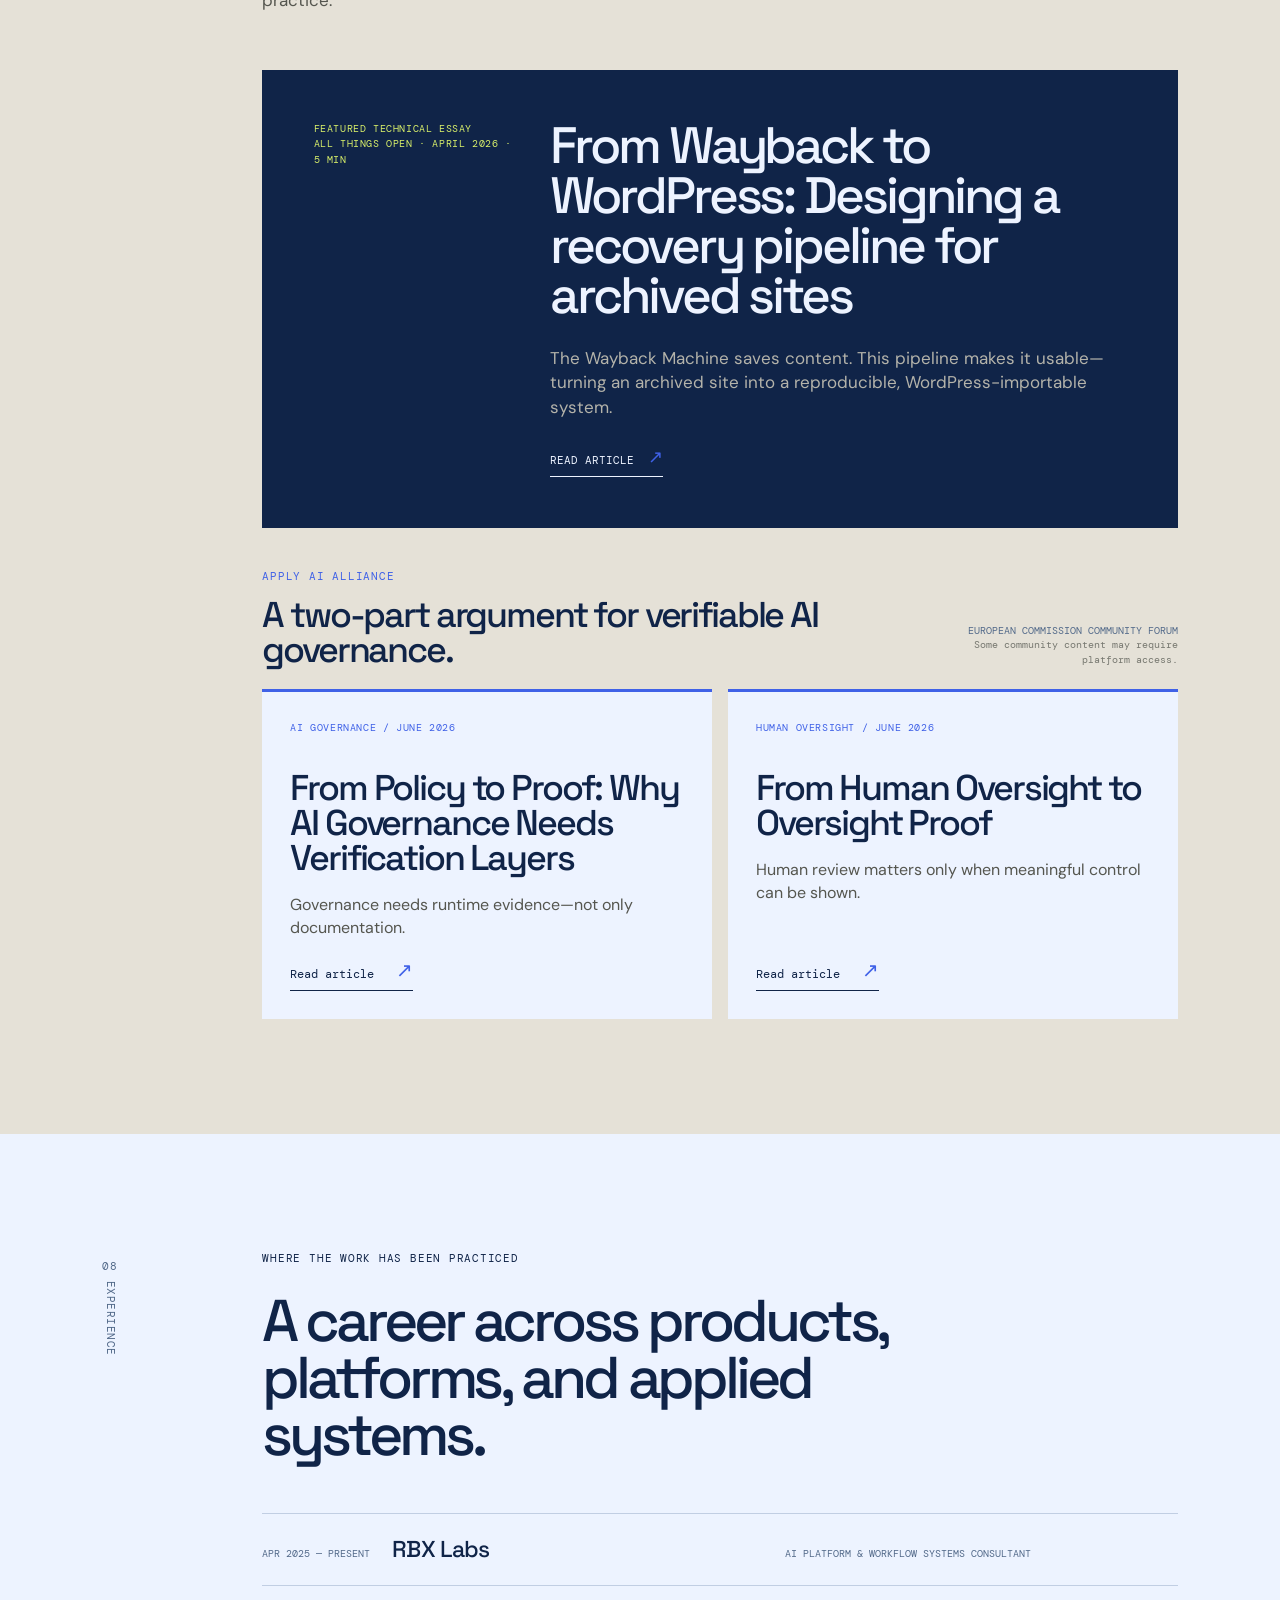
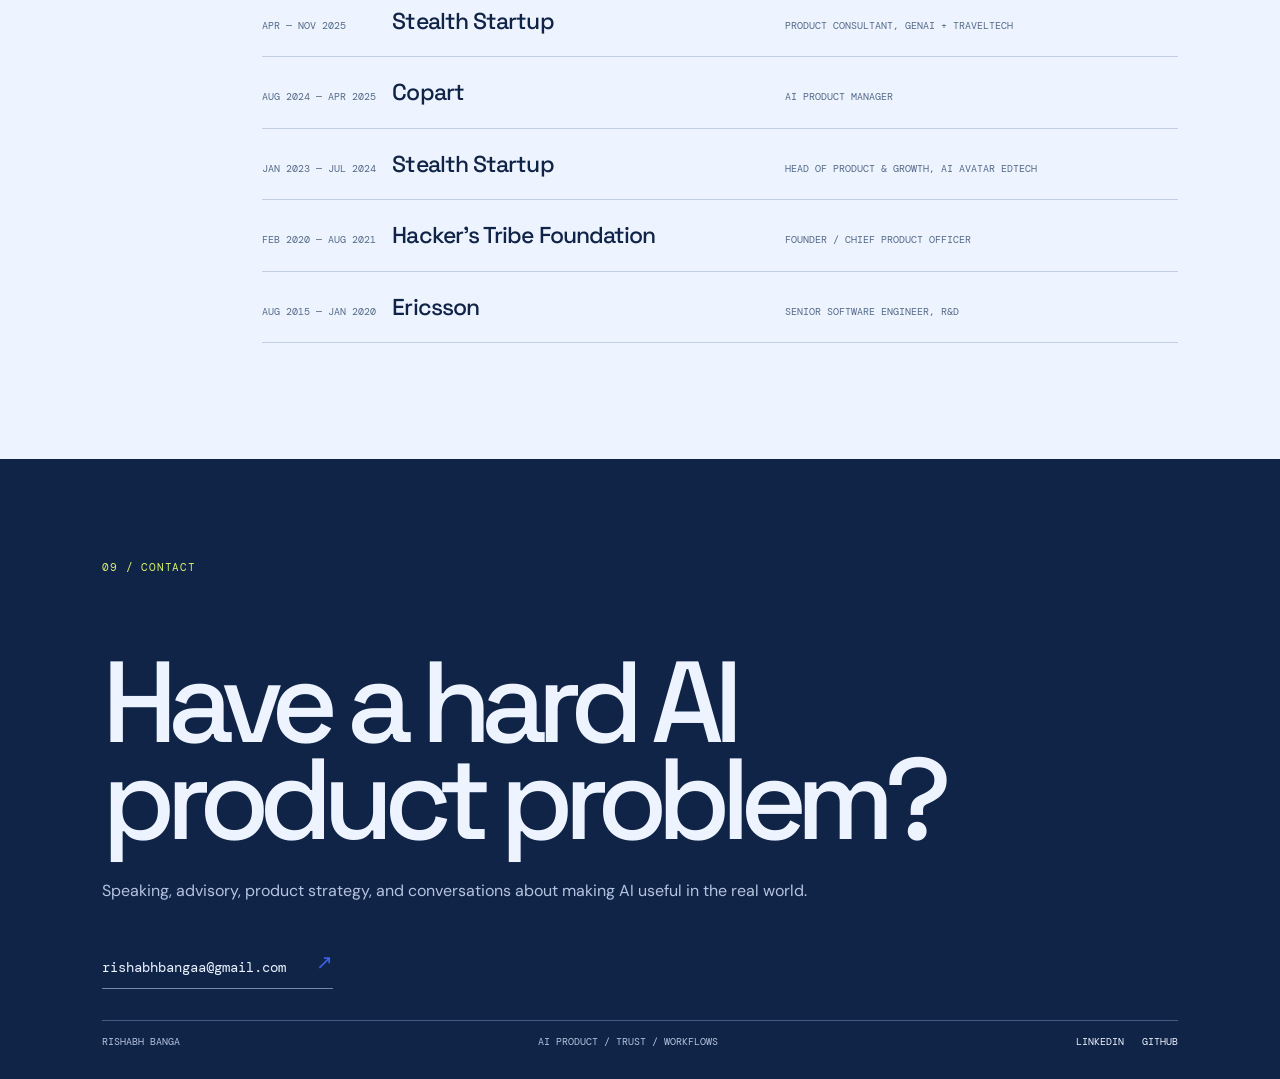
==== commit b5fe7a34: "Add ACM Future Worlds Symposium speaking engagement" ====
--- a/o1.html
+++ b/o1.html
@@ -148,6 +148,7 @@
             <div class="o2-talk-feature"><img src="assets/img/events/all-things-open-2026-ai-systems-fail-silently.webp" alt="All Things Open 2026 talk: AI systems fail silently" loading="lazy" decoding="async"><div><span class="o2-eyebrow">Open-source AI / All Things Open 2026</span><h3>AI Systems Fail Silently</h3><p>Building trust layers with open source for reliable AI.</p><a class="o2-text-link" href="https://2026.allthingsopen.org/speakers/rishabh-banga" target="_blank" rel="noreferrer">Event profile <span>↗</span></a></div></div>
             <div class="o2-talk-grid">
                 <article><img src="assets/img/events/fossy-2026-prompts-to-runtime-signals.webp" alt="FOSSY 2026 talk: From prompts to runtime signals" loading="lazy" decoding="async"><div><span>Open-source AI / FOSSY 2026</span><h3>From Prompts to Runtime Signals</h3><p>Making open-source AI systems easier to evaluate, monitor, and trust.</p><a href="https://2026.fossy.ca/schedule/#saturday" target="_blank" rel="noreferrer">Schedule <b>↗</b></a></div></article>
+                <article><img src="assets/img/events/acm-future-worlds-2023.svg" alt="ACM Future Worlds Symposium 2023 talk poster" loading="lazy" decoding="async"><div><span>AI and education / ACM 2023</span><h3>AI in Kids Learning: Boon or Bane?</h3><p>Presented at the ACM Sacramento Chapter’s 6th Future Worlds Symposium on October 6, 2023.</p><a href="https://tikkl.com/acmsacramentochapter/c/fws2023/?section=agenda" target="_blank" rel="noreferrer">Agenda <b>↗</b></a></div></article>
                 <article><img src="assets/img/events/wfpst-trustworthy-agentic-ai-public-safety.webp" alt="IEEE World Forum tutorial poster" loading="lazy" decoding="async"><div><span>Trustworthy AI / IEEE WF-PST 2026</span><h3>Trustworthy Agentic AI</h3><p>Evaluation gates, escalation paths, and human review for public-safety workflows.</p><a class="o2-text-link" href="https://ieee-wfpst.org/tutorials-2/" target="_blank" rel="noreferrer">IEEE WFPST tutorials <span>↗</span></a></div></article>
                 <article><img src="assets/img/events/icml-accepted-at-icml-2026.webp" alt="ICML 2026 mentoring forum poster" loading="lazy" decoding="async"><div><span>Real-world AI / ICML 2026</span><h3>Beyond the Model</h3><p>Building AI systems that work in the real world.</p></div></article>
                 <article><img src="assets/img/events/yspace-hiring-first-ai-employee.webp" alt="YSpace AI employee workshop poster" loading="lazy" decoding="async"><div><span>Founder training / YSpace</span><h3>Hiring Your First AI Employee</h3><p>Delegating real work to agents without losing judgment or control.</p></div></article>
